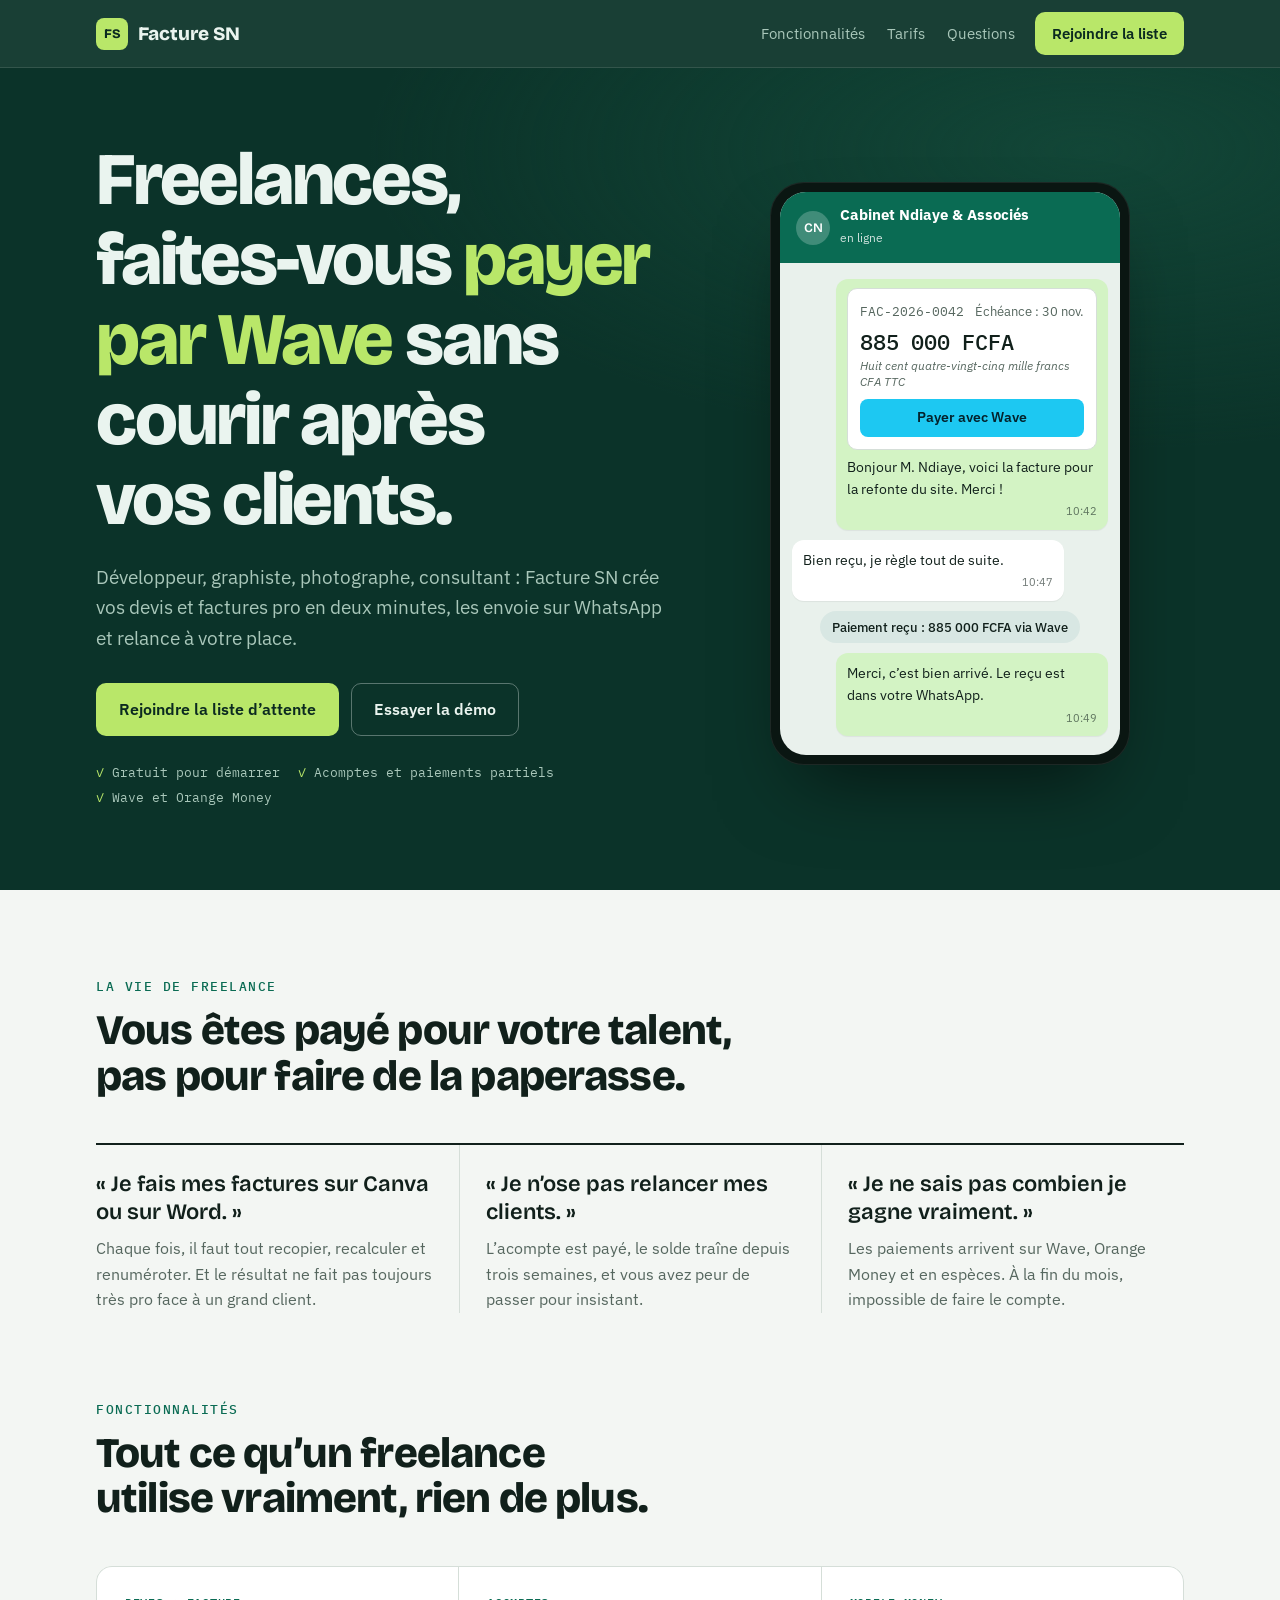
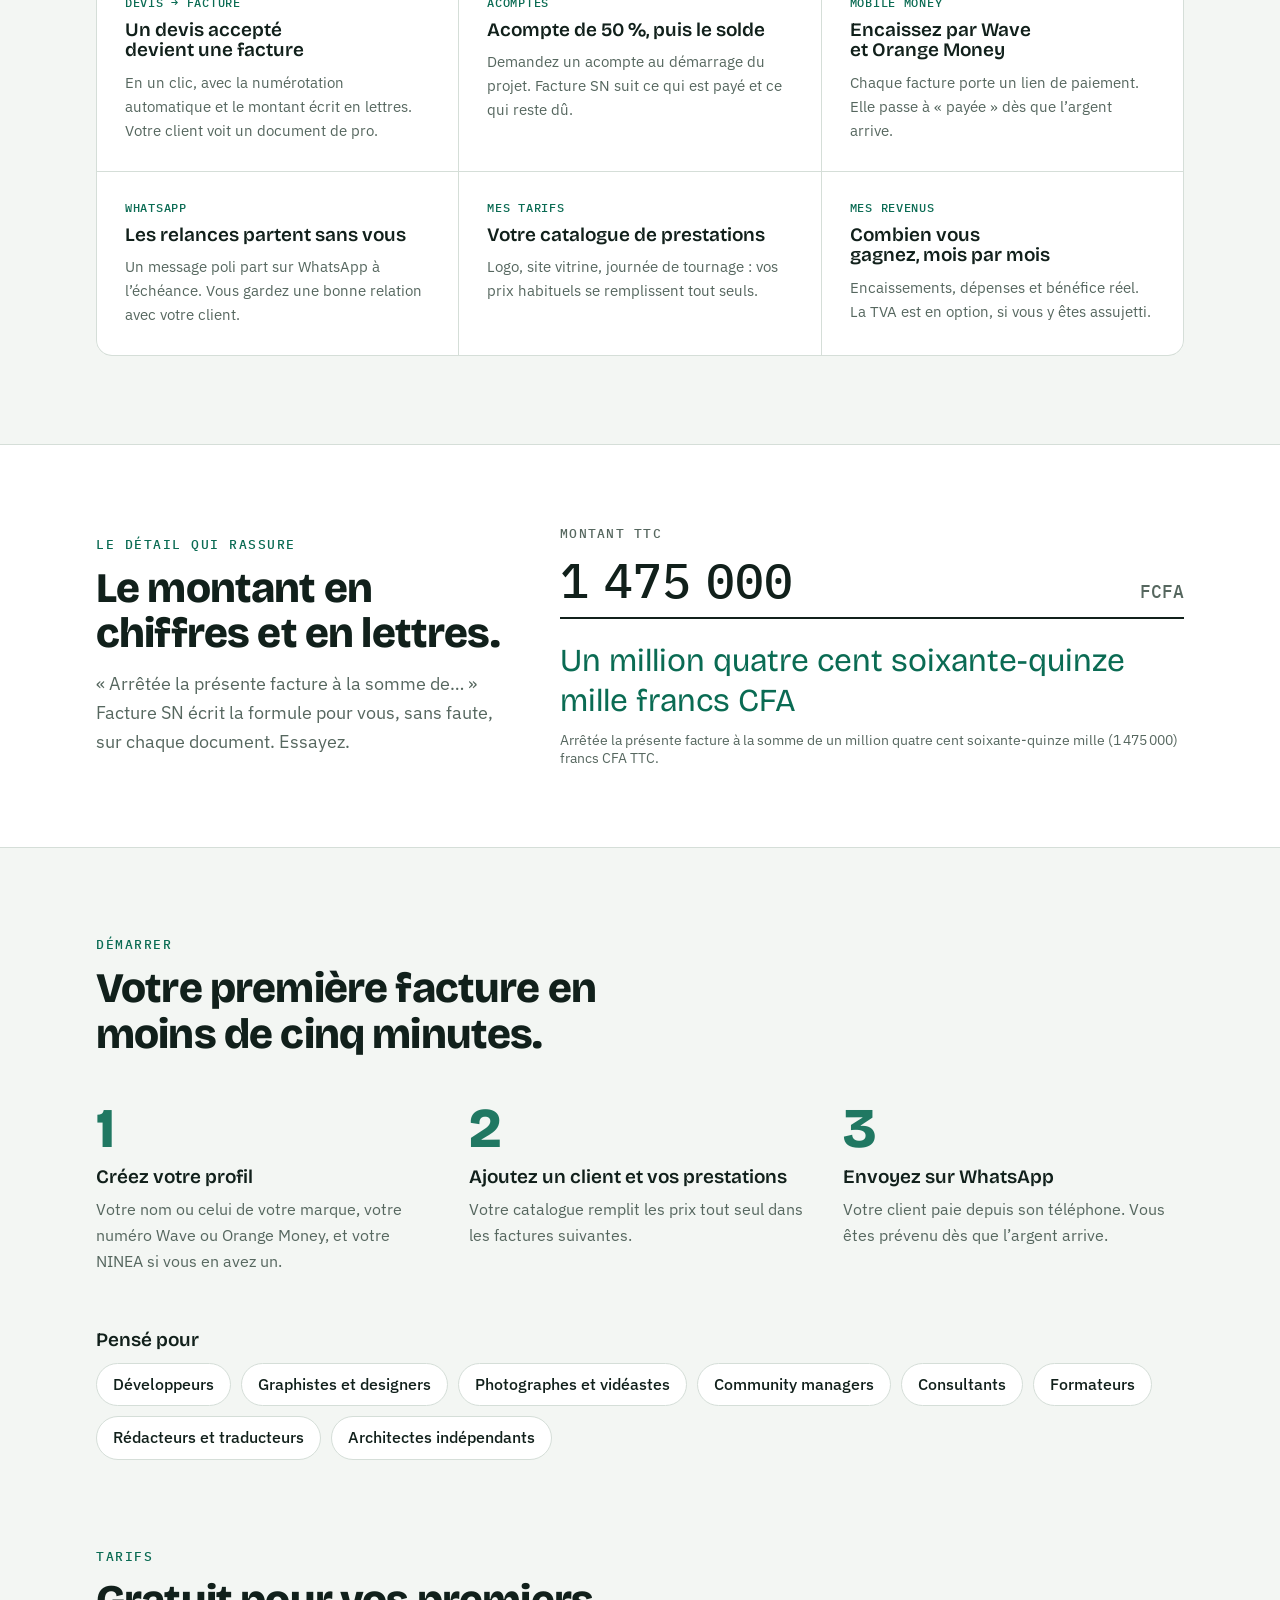
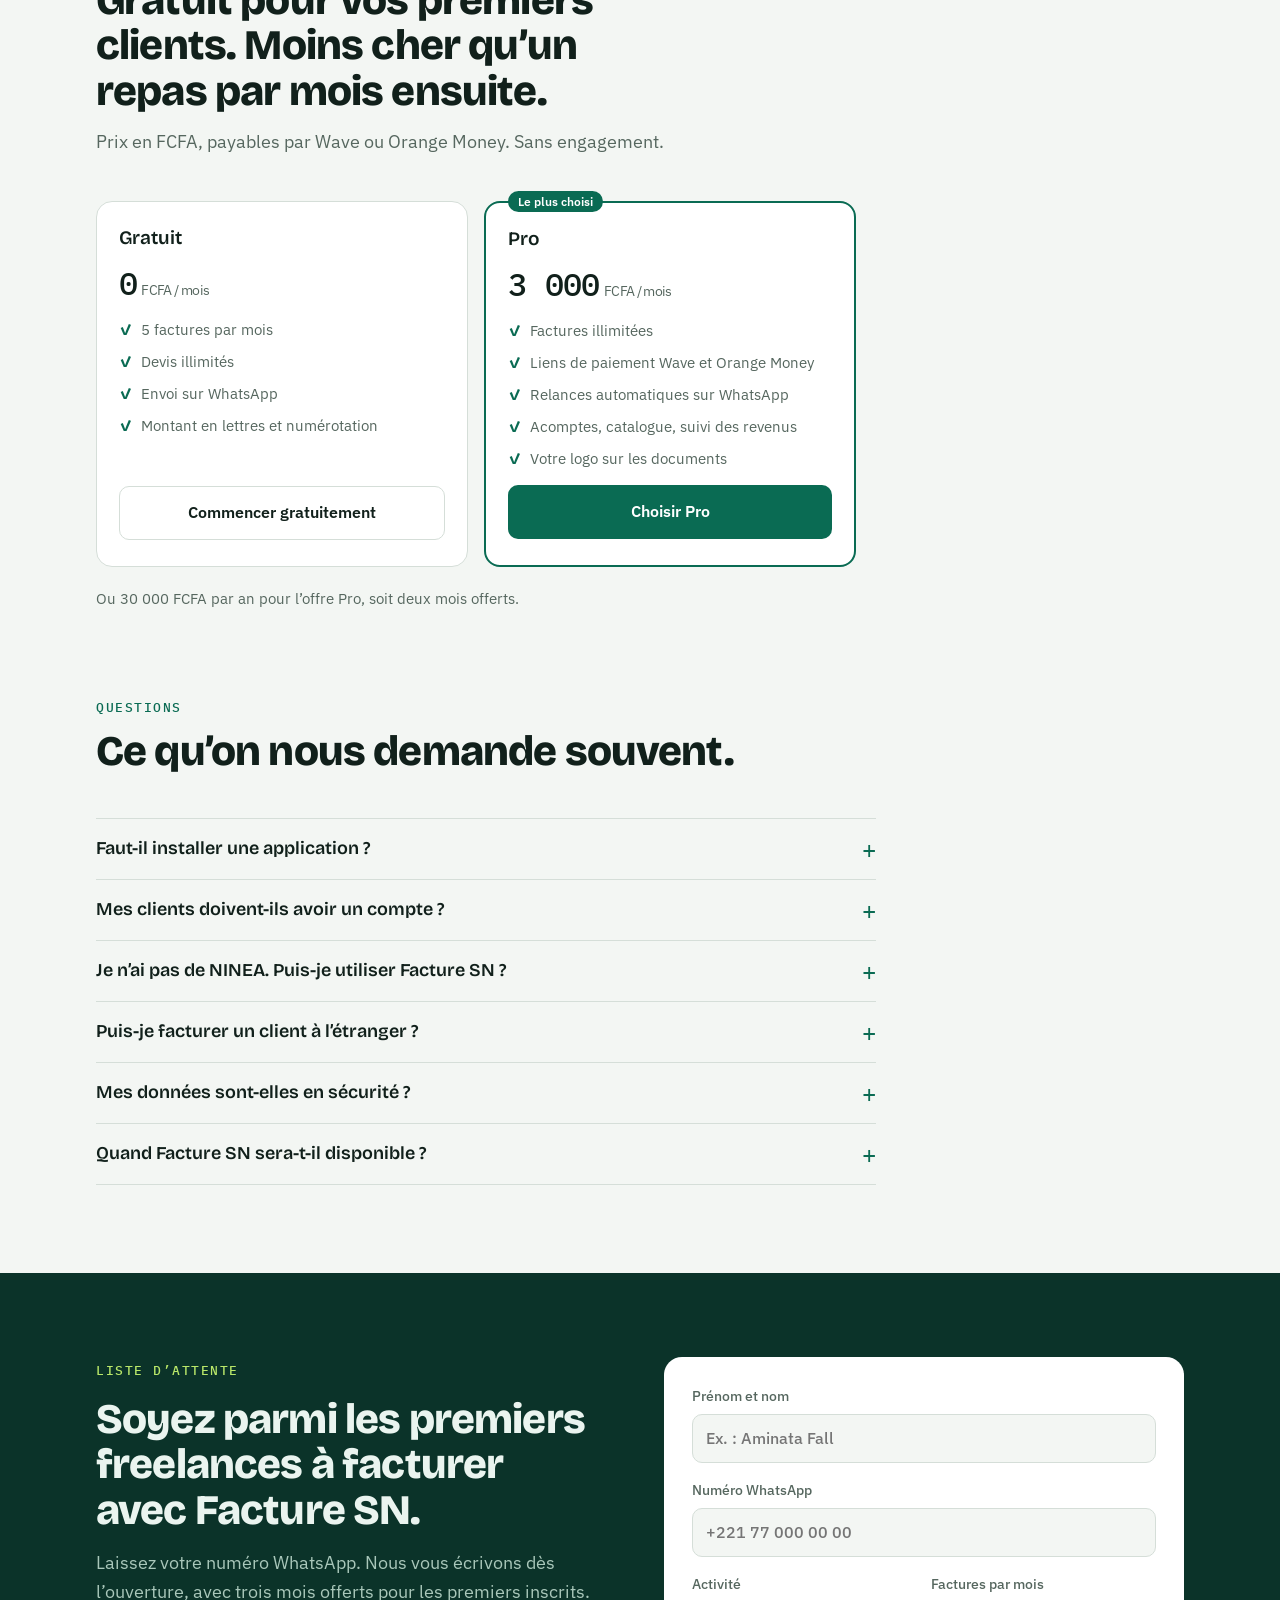
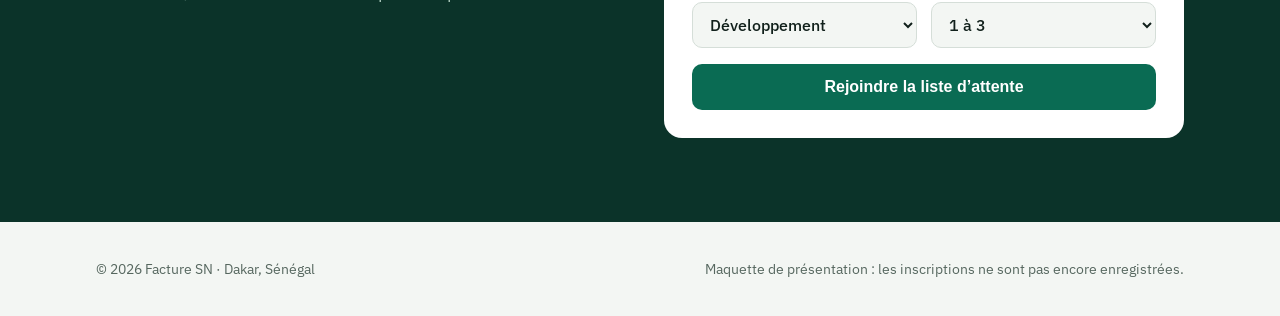
==== index.html @ de1d3951 "Facture SN : landing page et prototype freelance Co-Authored-By: Claude Opus 5.5 <noreply@anthropic." ====
<!doctype html>
<html lang="fr">
<head>
<meta charset="utf-8">
<meta name="viewport" content="width=device-width, initial-scale=1, viewport-fit=cover">
<style>:root{color-scheme:light;padding-top:env(safe-area-inset-top,0px);padding-bottom:env(safe-area-inset-bottom,0px)}body{margin:0}img{max-width:100%}[hidden]{display:none!important}</style>
</head>
<body>
<title>Facture SN</title>
<meta name="claude:viewport-fit-sides" content="cover">
<link rel="preconnect" href="https://fonts.googleapis.com">
<link rel="preconnect" href="https://fonts.gstatic.com" crossorigin>
<link rel="stylesheet" href="https://fonts.googleapis.com/css2?family=Bricolage+Grotesque:opsz,wght@12..96,400;12..96,600;12..96,800&family=IBM+Plex+Mono:wght@400;500&family=IBM+Plex+Sans:wght@400;500;600&display=swap">
<style>
/* Layout: un bandeau vert profond (le héros, la conversation WhatsApp) puis des sections claires ; le montant « en lettres » sert de signature typographique */
:root{
  --bg:#F3F6F3; --surface:#FFFFFF; --sunk:#E6ECE8; --ink:#11201B; --muted:#56675F; --line:#D5DED8;
  --accent:#0A6B53; --accent-ink:#FFFFFF; --accent-soft:#D8ECE4;
  --band:#0B3329; --band-2:#124637; --band-ink:#EAF4EF; --band-muted:#A9C7BA; --lime:#B9E769;
  --chat:#E9F1EC; --bubble:#FFFFFF; --bubble-me:#D3F3C4; --bubble-ink:#11201B;
  --f-display:"Bricolage Grotesque","IBM Plex Sans",system-ui,sans-serif;
  --f-body:"IBM Plex Sans",system-ui,-apple-system,"Segoe UI",Roboto,sans-serif;
  --f-mono:"IBM Plex Mono",ui-monospace,SFMono-Regular,Consolas,monospace;
  --max:1120px;
}
@media (prefers-color-scheme: dark){:root:not([data-theme="light"]){
  --bg:#0C1210; --surface:#131C19; --sunk:#1A2521; --ink:#E3ECE7; --muted:#93A59D; --line:#26332E;
  --accent:#3CC198; --accent-ink:#04231A; --accent-soft:#163A30;
  --band:#08231C; --band-2:#0E3329; --chat:#0F1A17; --bubble:#1A2723; --bubble-me:#1F4A33; --bubble-ink:#E3ECE7; color-scheme:dark}}
:root[data-theme="dark"]{
  --bg:#0C1210; --surface:#131C19; --sunk:#1A2521; --ink:#E3ECE7; --muted:#93A59D; --line:#26332E;
  --accent:#3CC198; --accent-ink:#04231A; --accent-soft:#163A30;
  --band:#08231C; --band-2:#0E3329; --chat:#0F1A17; --bubble:#1A2723; --bubble-me:#1F4A33; --bubble-ink:#E3ECE7; color-scheme:dark}

*{box-sizing:border-box}
html{scroll-behavior:smooth}
@media (prefers-reduced-motion:reduce){html{scroll-behavior:auto}*{animation:none!important;transition:none!important}}
body{background:var(--bg);color:var(--ink);font:16px/1.6 var(--f-body)}
body::before{content:"";position:fixed;inset:0 0 auto;height:env(safe-area-inset-top,0px);z-index:10;background:var(--band)}
h1,h2,h3{font-family:var(--f-display);margin:0;line-height:1.08;text-wrap:balance}
h2{font-size:clamp(28px,4vw,42px);font-weight:800;letter-spacing:-.02em}
h3{font-size:19px;font-weight:600}
p{margin:0}
a{color:inherit}
:focus-visible{outline:2px solid var(--accent);outline-offset:3px;border-radius:4px}
.wrap{max-width:var(--max);margin:0 auto;padding-left:max(16px,env(safe-area-inset-left,0px));padding-right:max(16px,env(safe-area-inset-right,0px))}
.mono{font-family:var(--f-mono);font-variant-numeric:tabular-nums}
.kicker{font:500 12.5px var(--f-mono);letter-spacing:.12em;text-transform:uppercase;color:var(--accent)}
.lead{color:var(--muted);font-size:18px;max-width:58ch}

.btn{display:inline-flex;align-items:center;justify-content:center;gap:8px;padding:13px 22px;border-radius:10px;font-weight:600;text-decoration:none;border:1px solid transparent;cursor:pointer;font-size:16px;white-space:nowrap}
.btn.primary{background:var(--lime);color:#0B2A20}
.btn.primary:hover{filter:brightness(1.06)}
.btn.ghost{border-color:color-mix(in srgb,var(--band-ink) 35%,transparent);color:var(--band-ink)}
.btn.ghost:hover{background:color-mix(in srgb,var(--band-ink) 10%,transparent)}
.btn.solid{background:var(--accent);color:var(--accent-ink)}
.btn.solid:hover{filter:brightness(1.07)}
.btn.line{border-color:var(--line);color:var(--ink);background:var(--surface)}
.btn.line:hover{background:var(--sunk)}

/* En-tête */
.top{position:sticky;top:env(safe-area-inset-top,0px);z-index:9;background:color-mix(in srgb,var(--band) 94%,transparent);backdrop-filter:blur(8px);color:var(--band-ink);border-bottom:1px solid color-mix(in srgb,var(--band-ink) 12%,transparent)}
.top .wrap{display:flex;align-items:center;gap:20px;padding-block:12px}
.logo{display:flex;align-items:center;gap:10px;text-decoration:none;font:800 19px var(--f-display)}
.logo i{width:32px;height:32px;border-radius:8px;background:var(--lime);color:#0B2A20;display:grid;place-items:center;font:800 13px var(--f-display);font-style:normal}
.top nav{display:flex;gap:22px;margin-left:auto;font-size:15px}
.top nav a{text-decoration:none;color:var(--band-muted)}
.top nav a:hover{color:var(--band-ink)}
.top .btn{padding:9px 16px;font-size:14.5px}

/* Héros */
.hero{background:radial-gradient(1200px 500px at 85% 10%,var(--band-2),transparent 60%),var(--band);color:var(--band-ink);overflow:hidden}
.hero .wrap{display:grid;grid-template-columns:minmax(0,1.1fr) minmax(0,.9fr);gap:48px;align-items:center;padding-block:72px 84px}
.hero h1{font-size:clamp(40px,6.2vw,74px);font-weight:800;letter-spacing:-.03em}
.hero h1 em{font-style:normal;color:var(--lime)}
.hero .lead{color:var(--band-muted);margin-top:22px;font-size:19px}
.cta{display:flex;flex-wrap:wrap;gap:12px;margin-top:30px}
.proof{display:flex;flex-wrap:wrap;gap:8px 18px;margin-top:28px;font:13px var(--f-mono);color:var(--band-muted)}
.proof span::before{content:"✓ ";color:var(--lime)}

.phone{justify-self:center;width:min(360px,100%);background:#0A1612;border-radius:34px;padding:10px;box-shadow:0 40px 80px -30px rgba(0,0,0,.6),inset 0 0 0 1px rgba(255,255,255,.08)}
.screen{background:var(--chat);border-radius:26px;overflow:hidden;color:var(--bubble-ink)}
.chathead{display:flex;align-items:center;gap:10px;padding:14px 16px;background:var(--accent);color:var(--accent-ink)}
.chathead .av{width:34px;height:34px;border-radius:50%;background:color-mix(in srgb,var(--accent-ink) 22%,transparent);display:grid;place-items:center;font:600 13px var(--f-display)}
.chathead b{display:block;font-size:15px;line-height:1.2}
.chathead small{opacity:.8;font-size:12px}
.msgs{display:flex;flex-direction:column;gap:10px;padding:16px 12px 18px;font-size:14px}
.msg{max-width:86%;background:var(--bubble);border-radius:12px;padding:9px 11px;box-shadow:0 1px 1px rgba(0,0,0,.06)}
.msg.me{align-self:flex-end;background:var(--bubble-me)}
.msg time{display:block;text-align:right;font-size:11px;opacity:.6;margin-top:3px}
.inv{background:var(--surface);color:var(--ink);border-radius:10px;padding:12px;border:1px solid var(--line);margin-bottom:6px}
.inv .r{display:flex;justify-content:space-between;gap:8px;font-size:12.5px;color:var(--muted)}
.inv .amt{font:500 22px var(--f-mono);color:var(--ink);margin:6px 0 2px;letter-spacing:-.01em}
.inv .words{font-size:11.5px;color:var(--muted);font-style:italic;line-height:1.35}
.inv .pay{display:block;text-align:center;margin-top:10px;background:#1DC8F2;color:#04222C;font-weight:600;border-radius:8px;padding:8px;font-size:13.5px}
.notif{align-self:center;background:color-mix(in srgb,var(--accent) 16%,var(--bubble));color:var(--bubble-ink);font-size:12.5px;border-radius:999px;padding:6px 12px;font-weight:500}
@media (prefers-reduced-motion:no-preference){
  .msgs > *{animation:pop .5s cubic-bezier(.2,.8,.2,1) both}
  .msgs > *:nth-child(2){animation-delay:.5s}.msgs > *:nth-child(3){animation-delay:1.1s}.msgs > *:nth-child(4){animation-delay:1.7s}
  @keyframes pop{from{transform:translateY(8px) scale(.97)}to{transform:none}}
}

section.s{padding-block:88px}
.shead{display:flex;flex-direction:column;gap:14px;margin-bottom:44px;max-width:720px}

/* Problèmes */
.pains{display:grid;grid-template-columns:repeat(3,minmax(0,1fr));gap:0;border-top:2px solid var(--ink)}
.pain{padding:26px 26px 0 0;display:flex;flex-direction:column;gap:10px}
.pain + .pain{padding-left:26px;border-left:1px solid var(--line)}
.pain .q{font:600 22px/1.25 var(--f-display)}
.pain p{color:var(--muted)}

/* Fonctionnalités */
.feats{display:grid;grid-template-columns:repeat(3,minmax(0,1fr));gap:1px;background:var(--line);border:1px solid var(--line);border-radius:16px;overflow:hidden}
.feat{background:var(--surface);padding:28px;display:flex;flex-direction:column;gap:10px;min-width:0}
.feat .tag{font:500 12px var(--f-mono);color:var(--accent);letter-spacing:.06em}
.feat p{color:var(--muted);font-size:15px}

/* Montant en lettres */
.words-band{background:var(--surface);border-block:1px solid var(--line)}
.words-band .wrap{display:grid;grid-template-columns:minmax(0,.8fr) minmax(0,1.2fr);gap:48px;align-items:center;padding-block:80px}
.conv label{display:block;font:500 12.5px var(--f-mono);letter-spacing:.1em;text-transform:uppercase;color:var(--muted);margin-bottom:8px}
.conv .inrow{display:flex;align-items:baseline;gap:10px;border-bottom:2px solid var(--ink);padding-bottom:6px}
.conv input{all:unset;font:500 clamp(30px,5vw,48px) var(--f-mono);font-variant-numeric:tabular-nums;width:100%;min-width:0;color:var(--ink)}
.conv .cur{font:500 18px var(--f-mono);color:var(--muted)}
.conv .out{margin-top:22px;font:400 clamp(22px,3vw,32px)/1.25 var(--f-display);color:var(--accent);min-height:2.5em}
.conv .out small{display:block;font:14px var(--f-body);color:var(--muted);margin-top:10px}

/* Étapes */
.steps{display:grid;grid-template-columns:repeat(3,minmax(0,1fr));gap:32px;counter-reset:st}
.step{display:flex;flex-direction:column;gap:10px;counter-increment:st}
.step::before{content:counter(st);font:800 56px/1 var(--f-display);color:var(--accent);opacity:.9}
.step p{color:var(--muted)}

.who{display:flex;flex-wrap:wrap;gap:10px;margin-top:8px}
.who span{border:1px solid var(--line);background:var(--surface);border-radius:999px;padding:8px 16px;font-weight:500}

/* Tarifs */
.plans{display:grid;grid-template-columns:repeat(4,minmax(0,1fr));gap:16px;align-items:stretch}
.plan{background:var(--surface);border:1px solid var(--line);border-radius:16px;padding:26px 22px;display:flex;flex-direction:column;gap:14px;min-width:0}
.plan.hl{border:2px solid var(--accent);position:relative}
.plan.hl::after{content:"Le plus choisi";position:absolute;top:-12px;left:22px;background:var(--accent);color:var(--accent-ink);font:600 12px var(--f-body);padding:3px 10px;border-radius:999px}
.plan .price{font:500 32px var(--f-mono);letter-spacing:-.02em;font-variant-numeric:tabular-nums}
.plan .price small{font:14px var(--f-body);color:var(--muted);margin-left:4px}
.plan ul{margin:0;padding:0;list-style:none;display:flex;flex-direction:column;gap:8px;font-size:15px;color:var(--muted);flex:1}
.plan li::before{content:"✓";color:var(--accent);font-weight:700;margin-right:8px}
.plan .btn{width:100%}
.cab{margin-top:20px;color:var(--muted);font-size:15px}
.plans.duo{grid-template-columns:repeat(2,minmax(0,1fr));max-width:760px}

/* FAQ */
.faq{max-width:780px;display:flex;flex-direction:column;border-top:1px solid var(--line)}
.faq details{border-bottom:1px solid var(--line);padding:18px 0}
.faq summary{cursor:pointer;font:600 18px var(--f-display);list-style:none;display:flex;justify-content:space-between;gap:16px}
.faq summary::-webkit-details-marker{display:none}
.faq summary::after{content:"+";font:400 24px/1 var(--f-mono);color:var(--accent);transition:transform .2s}
.faq details[open] summary::after{transform:rotate(45deg)}
.faq details p{color:var(--muted);margin-top:10px;max-width:65ch}

/* Inscription */
.join{background:var(--band);color:var(--band-ink)}
.join .wrap{display:grid;grid-template-columns:minmax(0,1fr) minmax(0,1fr);gap:48px;padding-block:84px;align-items:start}
.join h2{color:var(--band-ink)}
.join .lead{color:var(--band-muted);margin-top:16px}
.form{background:var(--surface);color:var(--ink);border-radius:18px;padding:28px;display:flex;flex-direction:column;gap:16px}
.form label{display:flex;flex-direction:column;gap:6px;font-size:14px;font-weight:500;color:var(--muted)}
.form input,.form select{font:inherit;font-size:16px;color:var(--ink);background:var(--bg);border:1px solid var(--line);border-radius:10px;padding:11px 13px;width:100%}
.form input:focus,.form select:focus{outline:2px solid var(--accent);outline-offset:-1px;border-color:transparent}
.form .two{display:grid;grid-template-columns:1fr 1fr;gap:14px}
.form .err{color:#B42B22;font-size:14px;font-weight:500}
.done{display:flex;flex-direction:column;gap:10px}
.done b{font:700 24px var(--f-display)}
.done p{color:var(--muted)}

footer{padding-block:36px;color:var(--muted);font-size:14px}
footer .wrap{display:flex;flex-wrap:wrap;gap:12px 24px;justify-content:space-between}

@media (max-width:920px){
  .hero .wrap,.words-band .wrap,.join .wrap{grid-template-columns:minmax(0,1fr)}
  .feats{grid-template-columns:repeat(2,minmax(0,1fr))}
  .plans{grid-template-columns:repeat(2,minmax(0,1fr))}
  .top nav{display:none}
  .top .btn{margin-left:auto}
}
@media (max-width:640px){
  section.s{padding-block:64px}
  .hero .wrap{padding-block:48px 64px}
  .pains,.steps{grid-template-columns:minmax(0,1fr)}
  .pain,.pain + .pain{padding:22px 0;border-left:0;border-bottom:1px solid var(--line)}
  .feats,.plans,.plans.duo{grid-template-columns:minmax(0,1fr)}
  .form .two{grid-template-columns:minmax(0,1fr)}
  .plan.hl{margin-top:8px}
}
</style>

<header class="top">
  <div class="wrap">
    <a class="logo" href="#haut"><i>FS</i>Facture SN</a>
    <nav aria-label="Sections"><a href="#fonctionnalites">Fonctionnalités</a><a href="#tarifs">Tarifs</a><a href="#questions">Questions</a></nav>
    <a class="btn primary" href="#inscription">Rejoindre la liste</a>
  </div>
</header>

<main id="haut">
  <section class="hero">
    <div class="wrap">
      <div>
        <h1>Freelances, faites-vous <em>payer par Wave</em> sans courir après vos clients.</h1>
        <p class="lead">Développeur, graphiste, photographe, consultant : Facture SN crée vos devis et factures pro en deux minutes, les envoie sur WhatsApp et relance à votre place.</p>
        <div class="cta">
          <a class="btn primary" href="#inscription">Rejoindre la liste d’attente</a>
          <a class="btn ghost" href="app.html">Essayer la démo</a>
        </div>
        <div class="proof"><span>Gratuit pour démarrer</span><span>Acomptes et paiements partiels</span><span>Wave et Orange Money</span></div>
      </div>

      <div class="phone" aria-label="Exemple de facture envoyée sur WhatsApp">
        <div class="screen">
          <div class="chathead"><span class="av">CN</span><div><b>Cabinet Ndiaye &amp; Associés</b><small>en ligne</small></div></div>
          <div class="msgs">
            <div class="msg me">
              <div class="inv">
                <div class="r"><span class="mono">FAC-2026-0042</span><span>Échéance : 30 nov.</span></div>
                <div class="amt">885 000 FCFA</div>
                <div class="words">Huit cent quatre-vingt-cinq mille francs CFA TTC</div>
                <span class="pay">Payer avec Wave</span>
              </div>
              Bonjour M. Ndiaye, voici la facture pour la refonte du site. Merci !
              <time>10:42</time>
            </div>
            <div class="msg">Bien reçu, je règle tout de suite.<time>10:47</time></div>
            <div class="notif">Paiement reçu : 885 000 FCFA via Wave</div>
            <div class="msg me">Merci, c’est bien arrivé. Le reçu est dans votre WhatsApp.<time>10:49</time></div>
          </div>
        </div>
      </div>
    </div>
  </section>

  <section class="s">
    <div class="wrap">
      <div class="shead"><span class="kicker">La vie de freelance</span><h2>Vous êtes payé pour votre talent, pas pour faire de la paperasse.</h2></div>
      <div class="pains">
        <div class="pain"><span class="q">« Je fais mes factures sur Canva ou sur Word. »</span><p>Chaque fois, il faut tout recopier, recalculer et renuméroter. Et le résultat ne fait pas toujours très pro face à un grand client.</p></div>
        <div class="pain"><span class="q">« Je n’ose pas relancer mes clients. »</span><p>L’acompte est payé, le solde traîne depuis trois semaines, et vous avez peur de passer pour insistant.</p></div>
        <div class="pain"><span class="q">« Je ne sais pas combien je gagne vraiment. »</span><p>Les paiements arrivent sur Wave, Orange Money et en espèces. À la fin du mois, impossible de faire le compte.</p></div>
      </div>
    </div>
  </section>

  <section class="s" id="fonctionnalites" style="padding-top:0">
    <div class="wrap">
      <div class="shead"><span class="kicker">Fonctionnalités</span><h2>Tout ce qu’un freelance utilise vraiment, rien de plus.</h2></div>
      <div class="feats">
        <div class="feat"><span class="tag">DEVIS → FACTURE</span><h3>Un devis accepté devient une facture</h3><p>En un clic, avec la numérotation automatique et le montant écrit en lettres. Votre client voit un document de pro.</p></div>
        <div class="feat"><span class="tag">ACOMPTES</span><h3>Acompte de 50 %, puis le solde</h3><p>Demandez un acompte au démarrage du projet. Facture SN suit ce qui est payé et ce qui reste dû.</p></div>
        <div class="feat"><span class="tag">MOBILE MONEY</span><h3>Encaissez par Wave et Orange Money</h3><p>Chaque facture porte un lien de paiement. Elle passe à « payée » dès que l’argent arrive.</p></div>
        <div class="feat"><span class="tag">WHATSAPP</span><h3>Les relances partent sans vous</h3><p>Un message poli part sur WhatsApp à l’échéance. Vous gardez une bonne relation avec votre client.</p></div>
        <div class="feat"><span class="tag">MES TARIFS</span><h3>Votre catalogue de prestations</h3><p>Logo, site vitrine, journée de tournage : vos prix habituels se remplissent tout seuls.</p></div>
        <div class="feat"><span class="tag">MES REVENUS</span><h3>Combien vous gagnez, mois par mois</h3><p>Encaissements, dépenses et bénéfice réel. La TVA est en option, si vous y êtes assujetti.</p></div>
      </div>
    </div>
  </section>

  <section class="words-band">
    <div class="wrap">
      <div class="shead" style="margin:0"><span class="kicker">Le détail qui rassure</span><h2>Le montant en chiffres et en lettres.</h2>
        <p class="lead">« Arrêtée la présente facture à la somme de… » Facture SN écrit la formule pour vous, sans faute, sur chaque document. Essayez.</p></div>
      <div class="conv">
        <label for="amount">Montant TTC</label>
        <div class="inrow"><input id="amount" type="text" inputmode="numeric" value="1 475 000" aria-describedby="words"><span class="cur">FCFA</span></div>
        <p class="out" id="words" aria-live="polite"></p>
      </div>
    </div>
  </section>

  <section class="s">
    <div class="wrap">
      <div class="shead"><span class="kicker">Démarrer</span><h2>Votre première facture en moins de cinq minutes.</h2></div>
      <div class="steps">
        <div class="step"><h3>Créez votre profil</h3><p>Votre nom ou celui de votre marque, votre numéro Wave ou Orange Money, et votre NINEA si vous en avez un.</p></div>
        <div class="step"><h3>Ajoutez un client et vos prestations</h3><p>Votre catalogue remplit les prix tout seul dans les factures suivantes.</p></div>
        <div class="step"><h3>Envoyez sur WhatsApp</h3><p>Votre client paie depuis son téléphone. Vous êtes prévenu dès que l’argent arrive.</p></div>
      </div>
      <div style="margin-top:56px"><h3 style="margin-bottom:12px">Pensé pour</h3>
        <div class="who"><span>Développeurs</span><span>Graphistes et designers</span><span>Photographes et vidéastes</span><span>Community managers</span><span>Consultants</span><span>Formateurs</span><span>Rédacteurs et traducteurs</span><span>Architectes indépendants</span></div></div>
    </div>
  </section>

  <section class="s" id="tarifs" style="padding-top:0">
    <div class="wrap">
      <div class="shead"><span class="kicker">Tarifs</span><h2>Gratuit pour vos premiers clients. Moins cher qu’un repas par mois ensuite.</h2><p class="lead">Prix en FCFA, payables par Wave ou Orange Money. Sans engagement.</p></div>
      <div class="plans duo">
        <div class="plan"><h3>Gratuit</h3><div class="price">0<small>FCFA / mois</small></div>
          <ul><li>5 factures par mois</li><li>Devis illimités</li><li>Envoi sur WhatsApp</li><li>Montant en lettres et numérotation</li></ul><a class="btn line" href="#inscription">Commencer gratuitement</a></div>
        <div class="plan hl"><h3>Pro</h3><div class="price">3 000<small>FCFA / mois</small></div>
          <ul><li>Factures illimitées</li><li>Liens de paiement Wave et Orange Money</li><li>Relances automatiques sur WhatsApp</li><li>Acomptes, catalogue, suivi des revenus</li><li>Votre logo sur les documents</li></ul><a class="btn solid" href="#inscription">Choisir Pro</a></div>
      </div>
      <p class="cab">Ou 30 000 FCFA par an pour l’offre Pro, soit deux mois offerts.</p>
    </div>
  </section>

  <section class="s" id="questions" style="padding-top:0">
    <div class="wrap">
      <div class="shead"><span class="kicker">Questions</span><h2>Ce qu’on nous demande souvent.</h2></div>
      <div class="faq">
        <details><summary>Faut-il installer une application ?</summary><p>Non. Facture SN fonctionne dans le navigateur de votre téléphone ou de votre ordinateur. Une application mobile suivra.</p></details>
        <details><summary>Mes clients doivent-ils avoir un compte ?</summary><p>Non. Ils reçoivent la facture sur WhatsApp ou par e-mail et paient depuis le lien, avec leur application Wave ou Orange Money.</p></details>
        <details><summary>Je n’ai pas de NINEA. Puis-je utiliser Facture SN ?</summary><p>Oui. Le NINEA et la TVA sont facultatifs dans votre profil. Vous les ajoutez le jour où vous formalisez votre activité, et vos factures se mettent à jour.</p></details>
        <details><summary>Puis-je facturer un client à l’étranger ?</summary><p>Oui. Vous pouvez émettre vos factures en FCFA ou en euros, et les envoyer par e-mail ou WhatsApp. Le dollar arrivera ensuite.</p></details>
        <details><summary>Mes données sont-elles en sécurité ?</summary><p>Elles seront chiffrées, sauvegardées chaque jour et jamais revendues. Vous pourrez exporter ou supprimer toutes vos données à tout moment.</p></details>
        <details><summary>Quand Facture SN sera-t-il disponible ?</summary><p>Une première version ouvrira aux inscrits de la liste d’attente, en priorité à Dakar. Les premiers inscrits auront trois mois offerts sur l’offre de leur choix.</p></details>
      </div>
    </div>
  </section>

  <section class="join" id="inscription">
    <div class="wrap">
      <div><span class="kicker" style="color:var(--lime)">Liste d’attente</span>
        <h2 style="margin-top:14px">Soyez parmi les premiers freelances à facturer avec Facture SN.</h2>
        <p class="lead">Laissez votre numéro WhatsApp. Nous vous écrivons dès l’ouverture, avec trois mois offerts pour les premiers inscrits.</p></div>
      <div id="joinbox">
        <form class="form" id="joinform" novalidate>
          <label for="j-name">Prénom et nom<input id="j-name" type="text" autocomplete="name" placeholder="Ex. : Aminata Fall"></label>
          <label for="j-phone">Numéro WhatsApp<input id="j-phone" type="tel" autocomplete="tel" placeholder="+221 77 000 00 00"></label>
          <div class="two">
            <label for="j-job">Activité<select id="j-job"><option>Développement</option><option>Graphisme et design</option><option>Photo et vidéo</option><option>Community management</option><option>Conseil</option><option>Formation</option><option>Rédaction et traduction</option><option>Autre</option></select></label>
            <label for="j-vol">Factures par mois<select id="j-vol"><option>1 à 3</option><option>4 à 10</option><option>Plus de 10</option></select></label>
          </div>
          <p class="err" id="j-err" hidden></p>
          <button class="btn solid" type="submit">Rejoindre la liste d’attente</button>
        </form>
      </div>
    </div>
  </section>
</main>

<footer><div class="wrap"><span>© 2026 Facture SN · Dakar, Sénégal</span><span>Maquette de présentation : les inscriptions ne sont pas encore enregistrées.</span></div></footer>

<script>
const U = ['', 'un', 'deux', 'trois', 'quatre', 'cinq', 'six', 'sept', 'huit', 'neuf', 'dix', 'onze', 'douze', 'treize', 'quatorze', 'quinze', 'seize', 'dix-sept', 'dix-huit', 'dix-neuf'];
const D = ['', 'dix', 'vingt', 'trente', 'quarante', 'cinquante', 'soixante'];
function under100(n, final) {
  if (n < 20) return U[n];
  const t = Math.floor(n / 10), u = n % 10;
  if (t === 7) return n === 71 ? 'soixante et onze' : 'soixante-' + U[n - 60];
  if (t === 9) return 'quatre-vingt-' + U[n - 80];
  if (t === 8) return u === 0 ? (final ? 'quatre-vingts' : 'quatre-vingt') : 'quatre-vingt-' + U[u];
  if (u === 0) return D[t];
  return D[t] + (u === 1 ? ' et un' : '-' + U[u]);
}
function under1000(n, final) {
  const h = Math.floor(n / 100), r = n % 100;
  let s = '';
  if (h) s = h === 1 ? 'cent' : U[h] + ' cent' + (r === 0 && final ? 's' : '');
  if (r) s += (s ? ' ' : '') + under100(r, final);
  return s;
}
function enLettres(n) {
  if (n === 0) return 'zéro';
  const mrd = Math.floor(n / 1e9), mio = Math.floor(n / 1e6) % 1000, k = Math.floor(n / 1000) % 1000, r = n % 1000, p = [];
  if (mrd) p.push(under1000(mrd, true) + ' milliard' + (mrd > 1 ? 's' : ''));
  if (mio) p.push(under1000(mio, true) + ' million' + (mio > 1 ? 's' : ''));
  if (k) p.push(k === 1 ? 'mille' : under1000(k, false) + ' mille');
  if (r) p.push(under1000(r, true));
  return p.join(' ');
}

const nf = new Intl.NumberFormat('fr-FR');
const amount = document.getElementById('amount'), out = document.getElementById('words');
function update() {
  const digits = amount.value.replace(/\D/g, '').slice(0, 12);
  const n = digits ? parseInt(digits, 10) : 0;
  if (digits) amount.value = nf.format(n);
  const w = enLettres(n);
  out.innerHTML = digits
    ? `${w.charAt(0).toUpperCase() + w.slice(1)} francs CFA<small>Arrêtée la présente facture à la somme de ${w} (${nf.format(n)}) francs CFA TTC.</small>`
    : `<small>Tapez un montant pour le voir écrit en lettres.</small>`;
}
amount.addEventListener('input', update);
update();

document.getElementById('joinform').addEventListener('submit', e => {
  e.preventDefault();
  const name = document.getElementById('j-name').value.trim(), phone = document.getElementById('j-phone').value.replace(/[^\d+]/g, '');
  const err = document.getElementById('j-err');
  if (!name) { err.textContent = 'Indiquez votre nom.'; err.hidden = false; return; }
  if (phone.replace(/\D/g, '').length < 9) { err.textContent = 'Indiquez un numéro WhatsApp complet, par exemple +221 77 000 00 00.'; err.hidden = false; return; }
  const first = name.split(/\s+/)[0].replace(/[<>&"]/g, '');
  document.getElementById('joinbox').innerHTML = `<div class="form done" role="status"><b>Merci ${first} !</b>
    <p>Dans la version finale, vous recevrez un message WhatsApp de bienvenue.</p>
    <p>Cette page est une maquette : votre inscription n’a pas été enregistrée.</p></div>`;
});
</script>

</body>
</html>
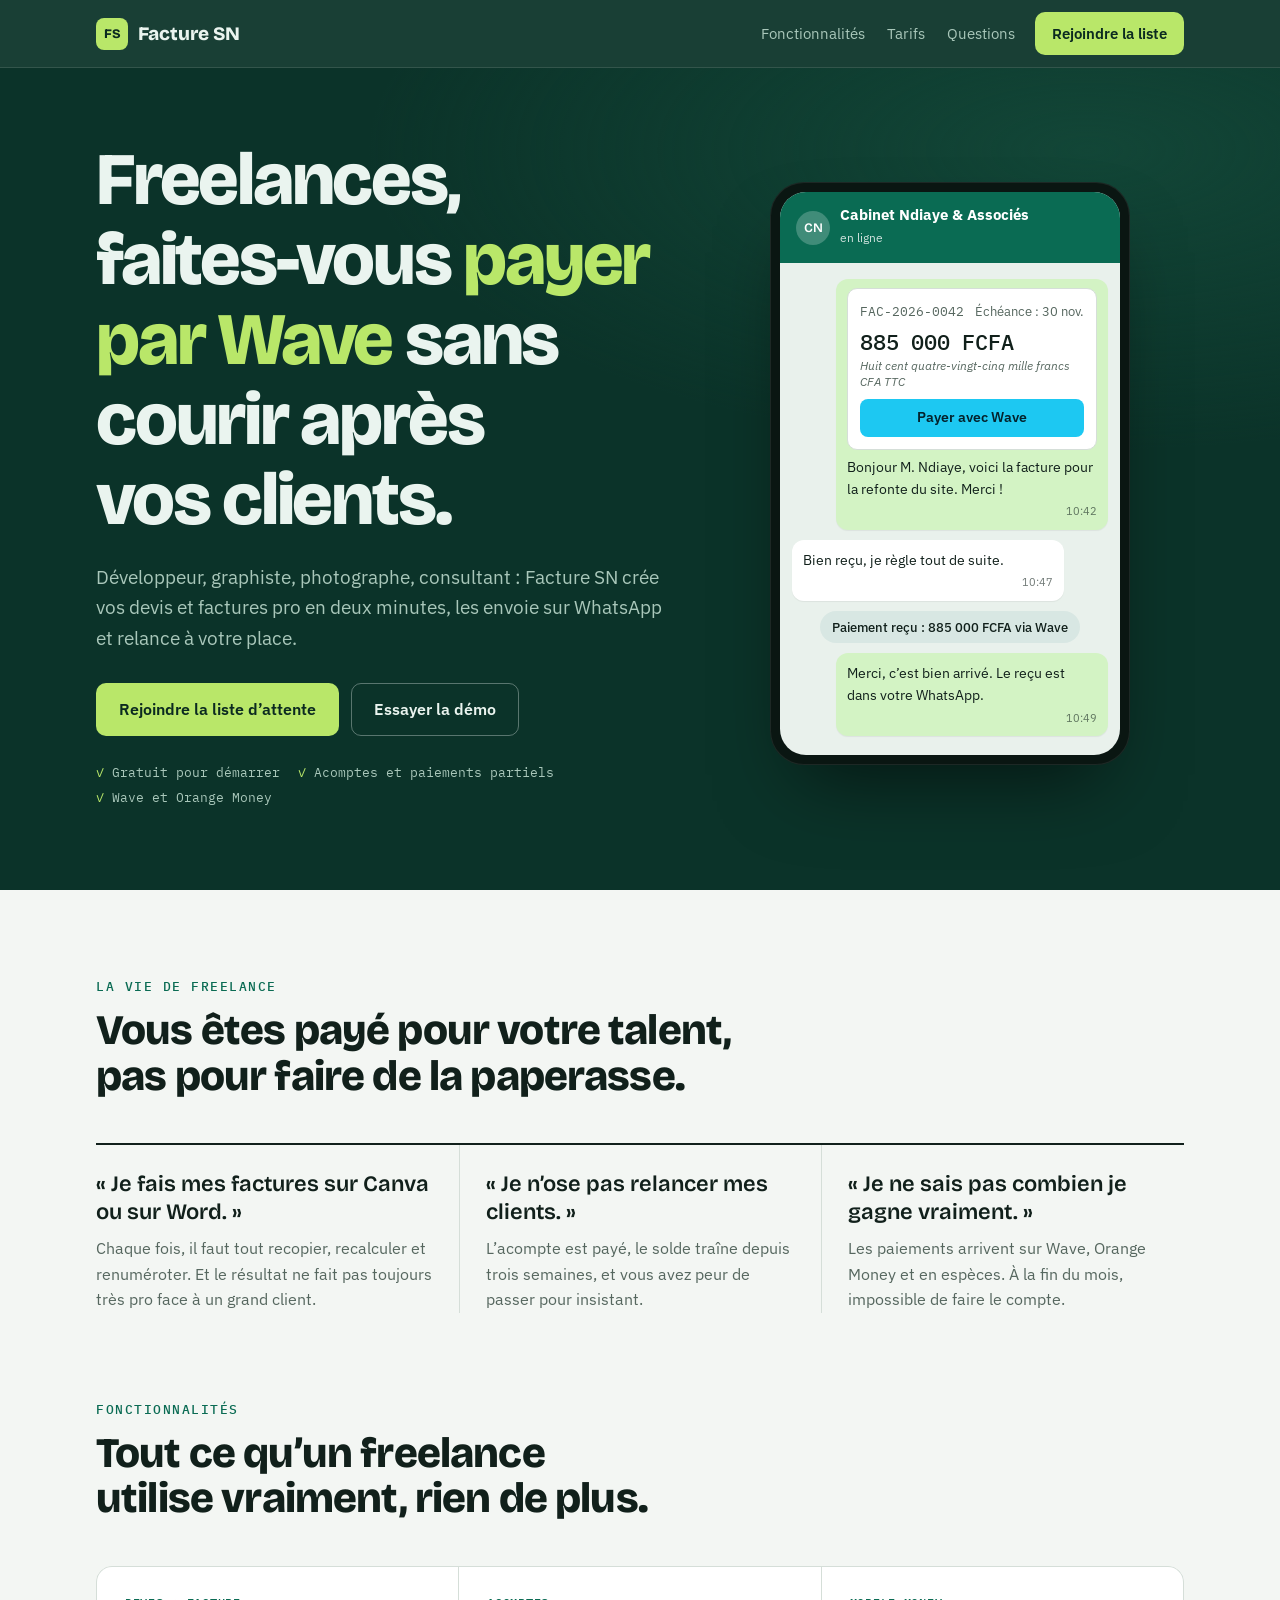
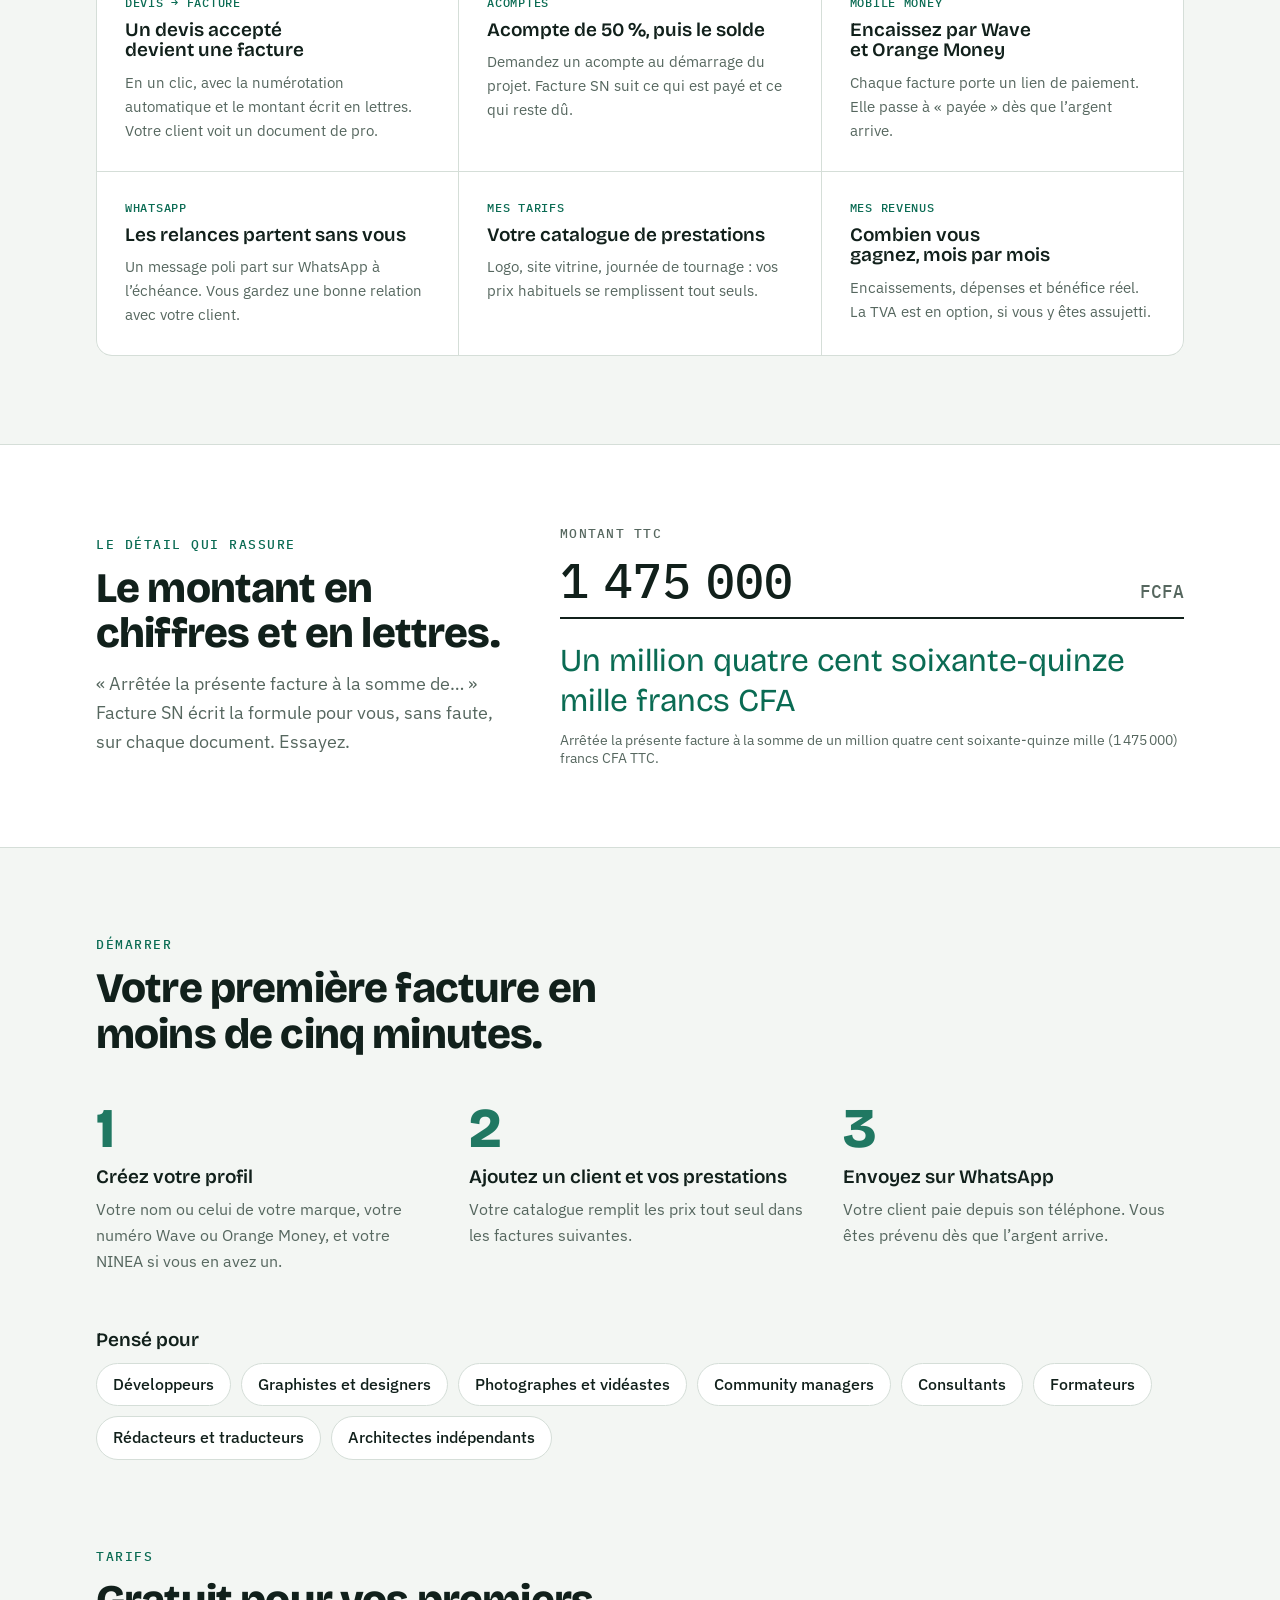
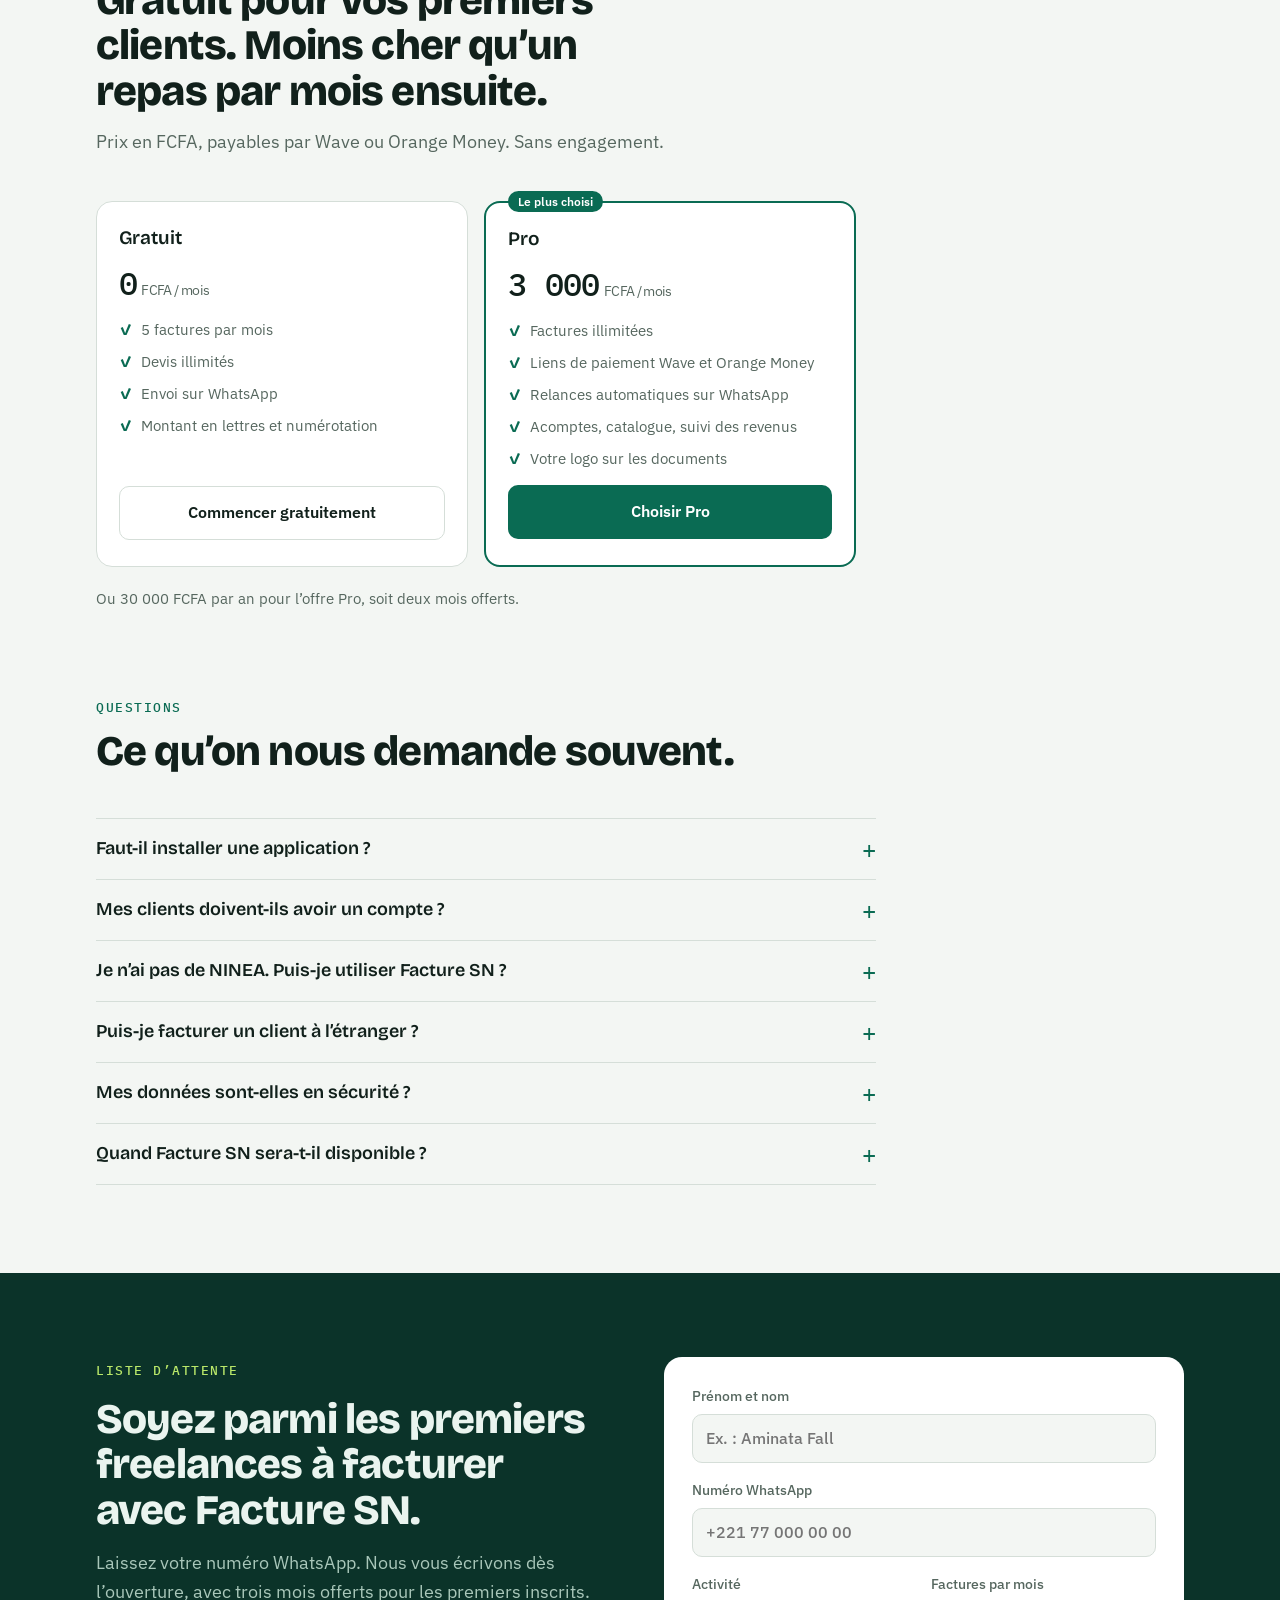
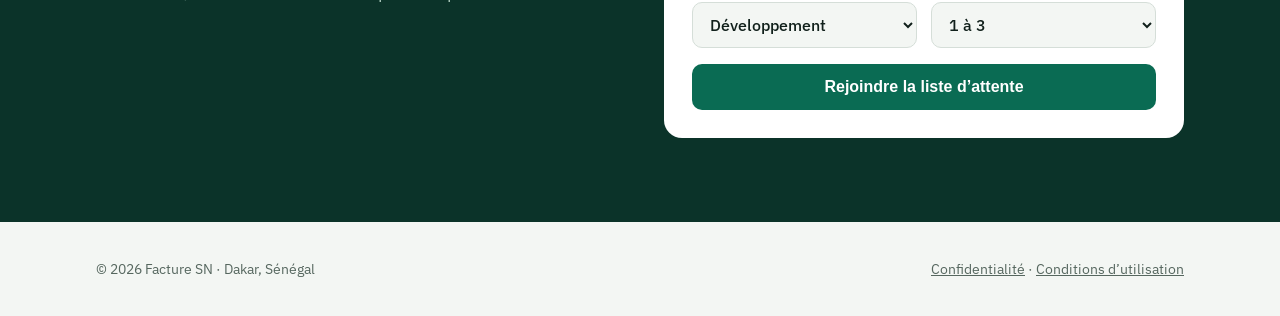
==== commit e8ad692d: "Relances du jour, menu en bas sur téléphone, paramètres, confidentialité et suppression du compte Co" ====
--- a/index.html
+++ b/index.html
@@ -209,7 +209,7 @@
         <p class="lead">Développeur, graphiste, photographe, consultant : Facture SN crée vos devis et factures pro en deux minutes, les envoie sur WhatsApp et relance à votre place.</p>
         <div class="cta">
           <a class="btn primary" href="#inscription">Rejoindre la liste d’attente</a>
-          <a class="btn ghost" href="app.html">Essayer la démo</a>
+          <a class="btn ghost" href="demo.html">Essayer la démo</a>
         </div>
         <div class="proof"><span>Gratuit pour démarrer</span><span>Acomptes et paiements partiels</span><span>Wave et Orange Money</span></div>
       </div>
@@ -335,7 +335,7 @@
   </section>
 </main>
 
-<footer><div class="wrap"><span>© 2026 Facture SN · Dakar, Sénégal</span><span>Maquette de présentation : les inscriptions ne sont pas encore enregistrées.</span></div></footer>
+<footer><div class="wrap"><span>© 2026 Facture SN · Dakar, Sénégal</span><span><a href="confidentialite.html" style="color:inherit">Confidentialité</a> · <a href="conditions.html" style="color:inherit">Conditions d’utilisation</a></span></div></footer>
 
 <script>
 const U = ['', 'un', 'deux', 'trois', 'quatre', 'cinq', 'six', 'sept', 'huit', 'neuf', 'dix', 'onze', 'douze', 'treize', 'quatorze', 'quinze', 'seize', 'dix-sept', 'dix-huit', 'dix-neuf'];
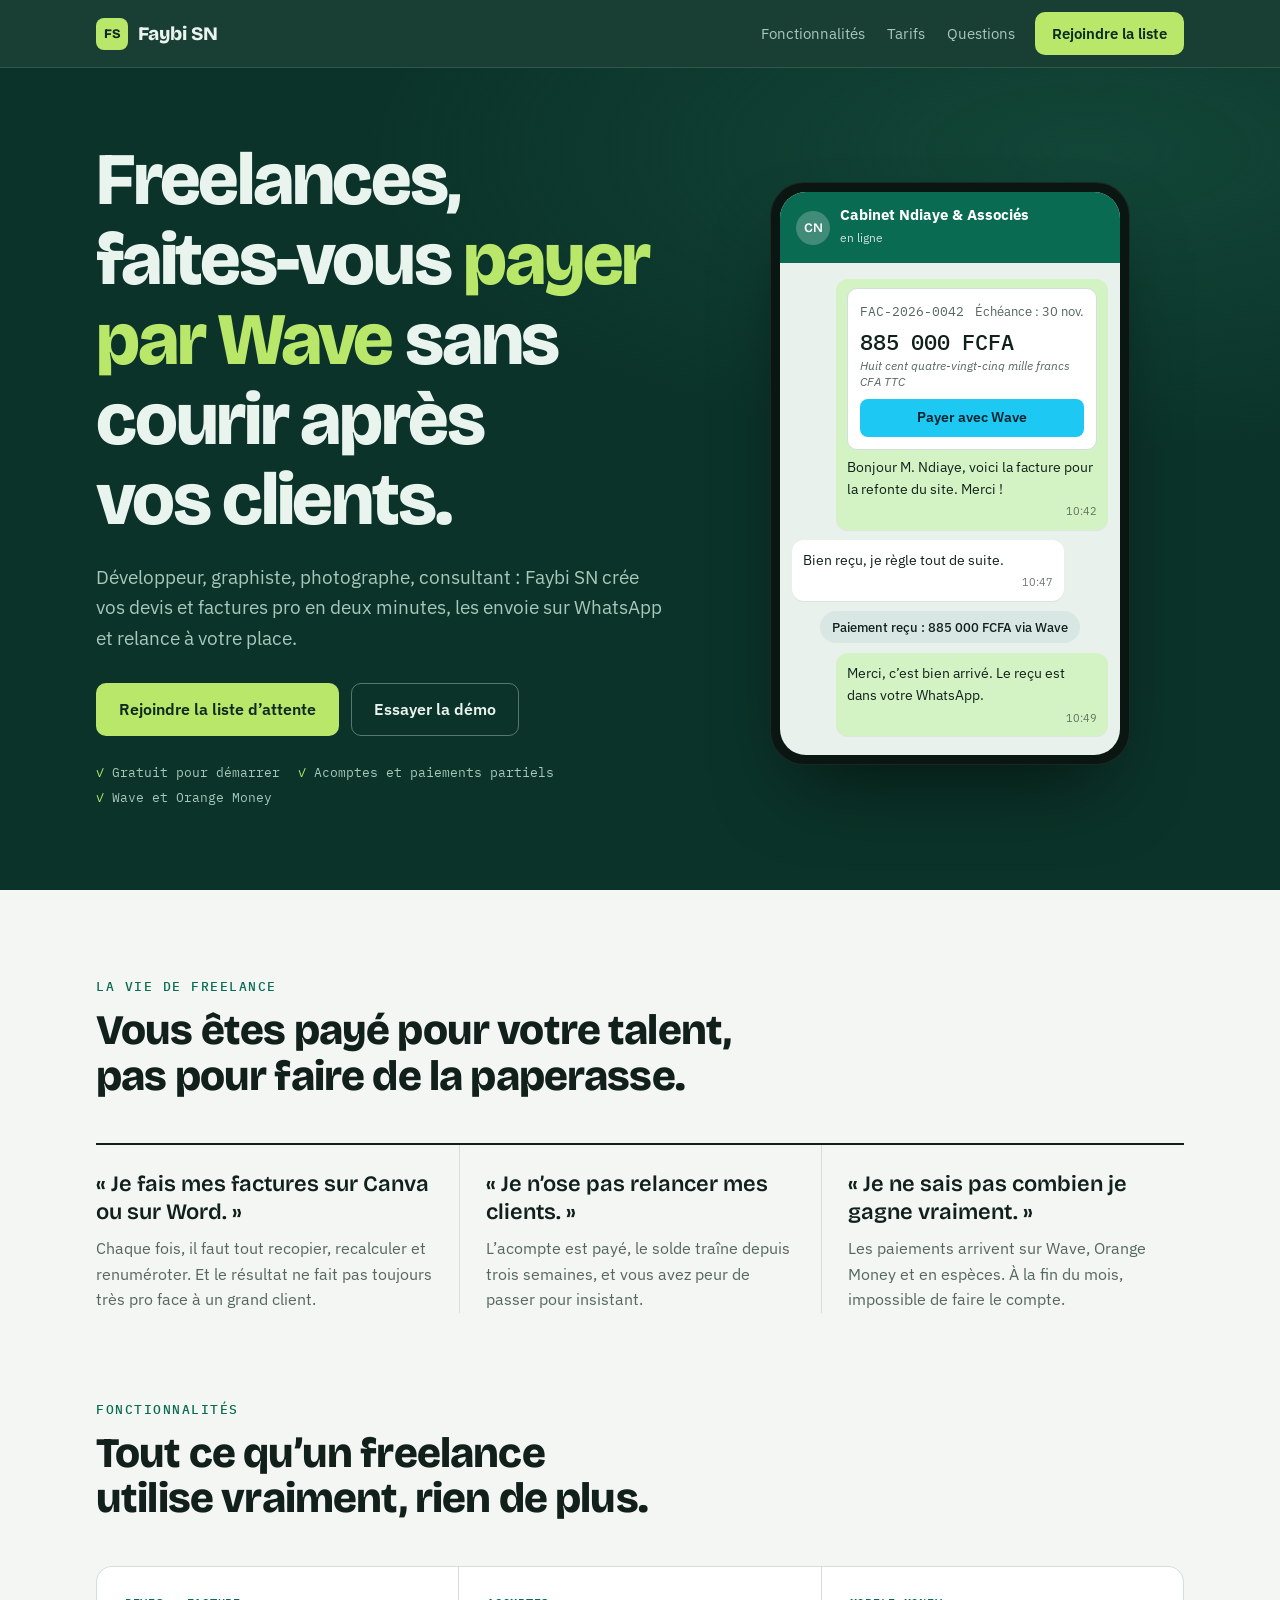
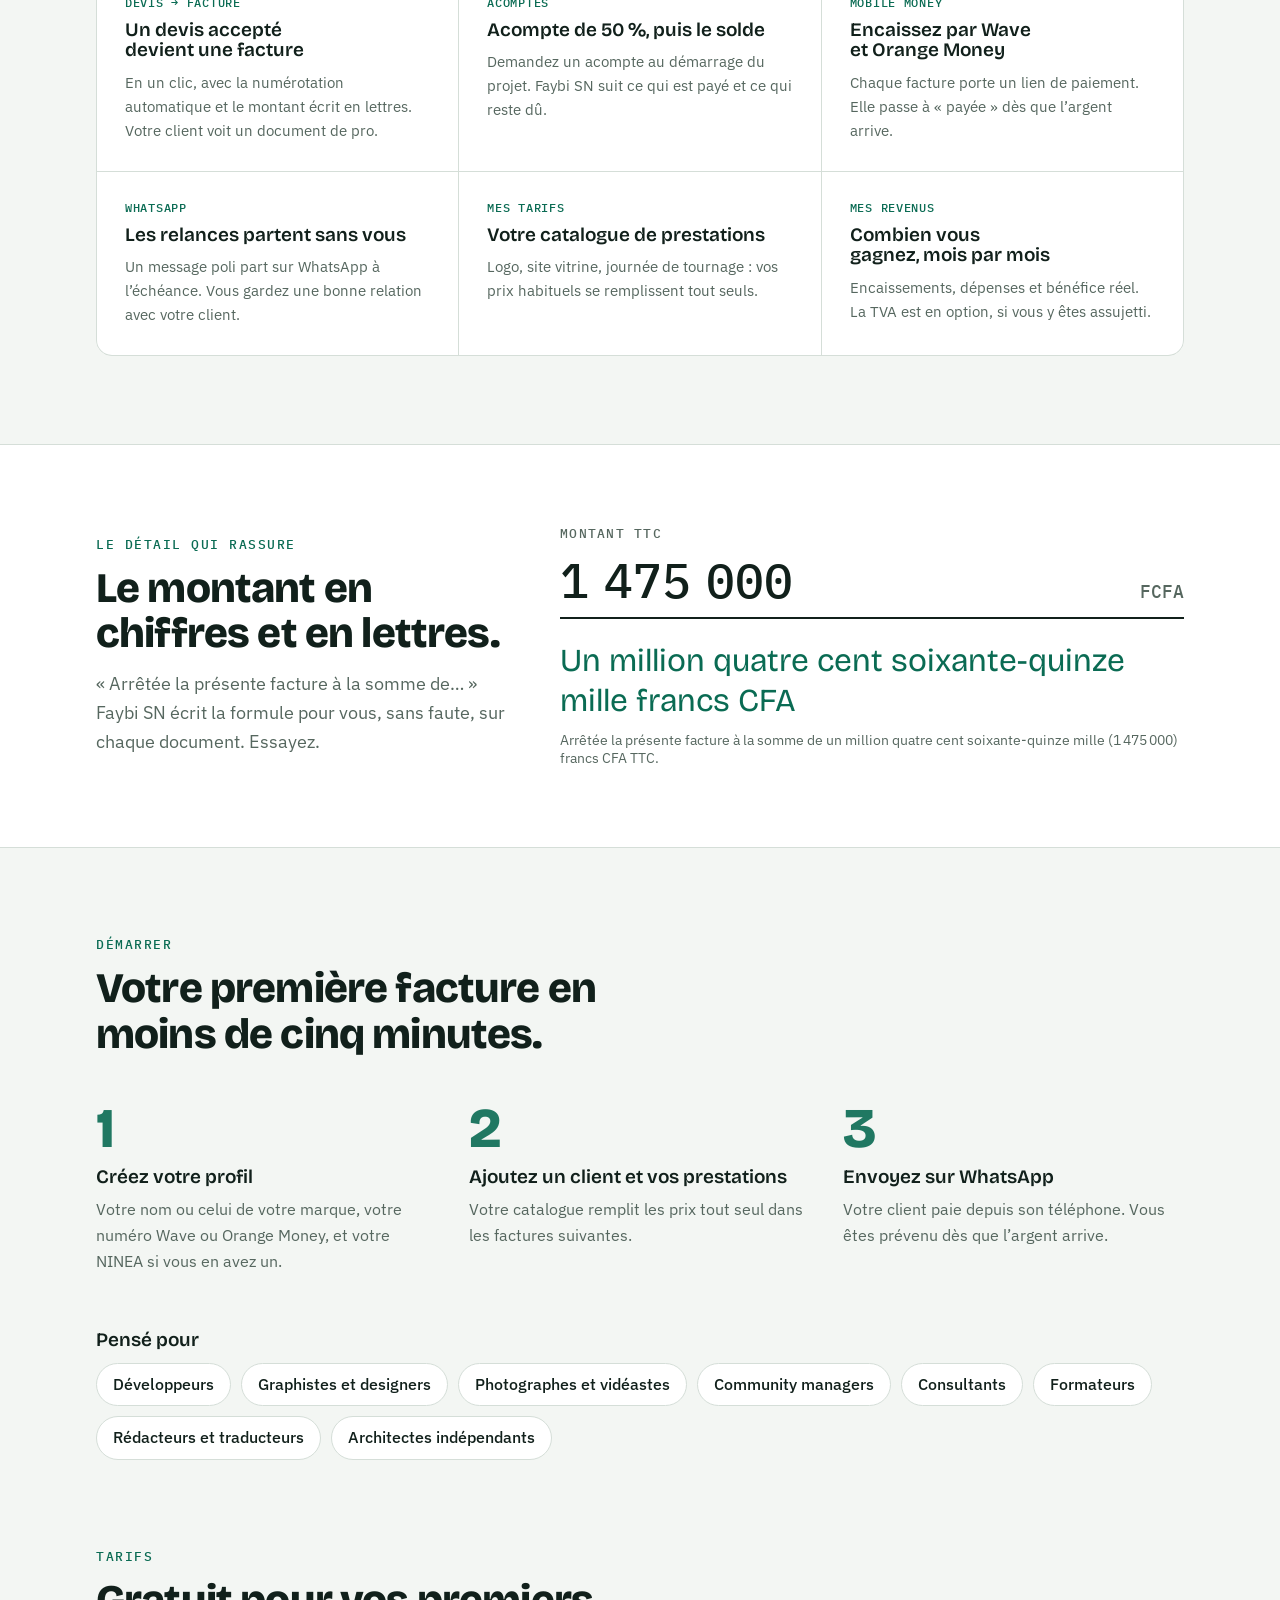
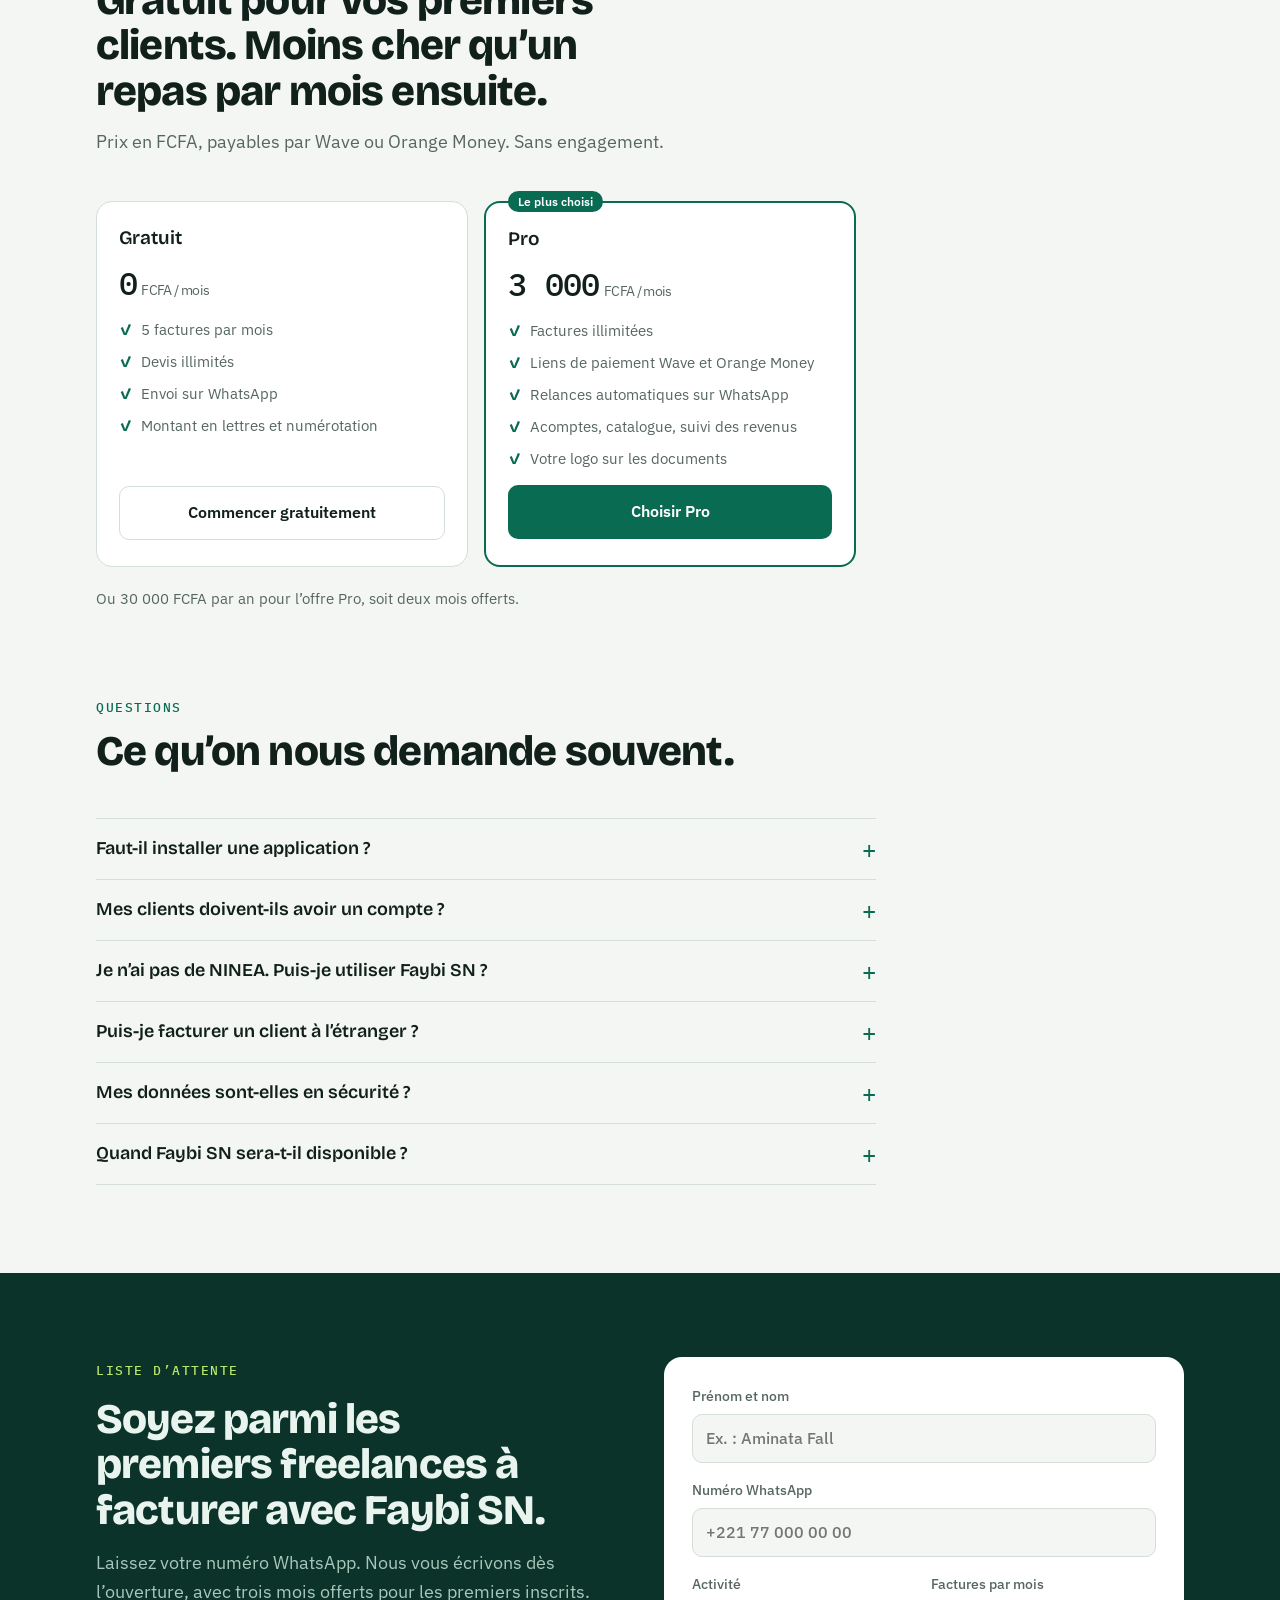
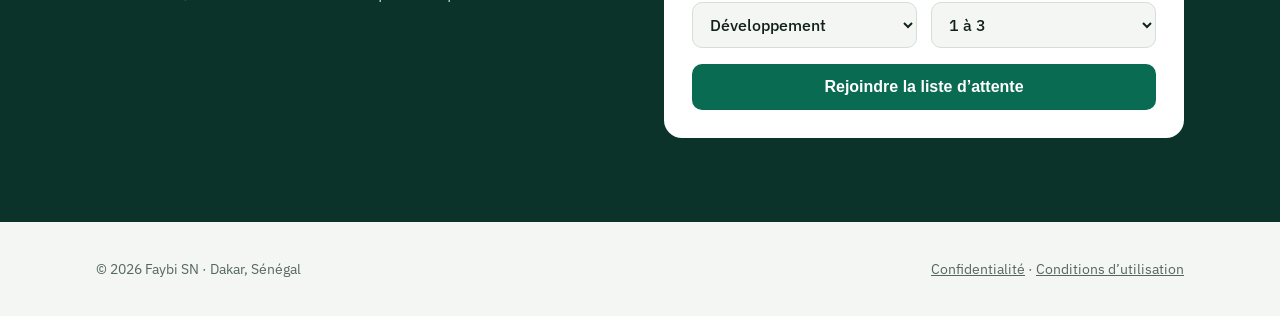
==== commit d8e761bc: "Nouveau nom : Faybi SN Co-Authored-By: Claude Opus 5.5 <noreply@anthropic.com>" ====
--- a/index.html
+++ b/index.html
@@ -6,7 +6,7 @@
 <style>:root{color-scheme:light;padding-top:env(safe-area-inset-top,0px);padding-bottom:env(safe-area-inset-bottom,0px)}body{margin:0}img{max-width:100%}[hidden]{display:none!important}</style>
 </head>
 <body>
-<title>Facture SN</title>
+<title>Faybi SN</title>
 <meta name="claude:viewport-fit-sides" content="cover">
 <link rel="preconnect" href="https://fonts.googleapis.com">
 <link rel="preconnect" href="https://fonts.gstatic.com" crossorigin>
@@ -195,7 +195,7 @@
 
 <header class="top">
   <div class="wrap">
-    <a class="logo" href="#haut"><i>FS</i>Facture SN</a>
+    <a class="logo" href="#haut"><i>FS</i>Faybi SN</a>
     <nav aria-label="Sections"><a href="#fonctionnalites">Fonctionnalités</a><a href="#tarifs">Tarifs</a><a href="#questions">Questions</a></nav>
     <a class="btn primary" href="#inscription">Rejoindre la liste</a>
   </div>
@@ -206,7 +206,7 @@
     <div class="wrap">
       <div>
         <h1>Freelances, faites-vous <em>payer par Wave</em> sans courir après vos clients.</h1>
-        <p class="lead">Développeur, graphiste, photographe, consultant : Facture SN crée vos devis et factures pro en deux minutes, les envoie sur WhatsApp et relance à votre place.</p>
+        <p class="lead">Développeur, graphiste, photographe, consultant : Faybi SN crée vos devis et factures pro en deux minutes, les envoie sur WhatsApp et relance à votre place.</p>
         <div class="cta">
           <a class="btn primary" href="#inscription">Rejoindre la liste d’attente</a>
           <a class="btn ghost" href="demo.html">Essayer la démo</a>
@@ -253,7 +253,7 @@
       <div class="shead"><span class="kicker">Fonctionnalités</span><h2>Tout ce qu’un freelance utilise vraiment, rien de plus.</h2></div>
       <div class="feats">
         <div class="feat"><span class="tag">DEVIS → FACTURE</span><h3>Un devis accepté devient une facture</h3><p>En un clic, avec la numérotation automatique et le montant écrit en lettres. Votre client voit un document de pro.</p></div>
-        <div class="feat"><span class="tag">ACOMPTES</span><h3>Acompte de 50 %, puis le solde</h3><p>Demandez un acompte au démarrage du projet. Facture SN suit ce qui est payé et ce qui reste dû.</p></div>
+        <div class="feat"><span class="tag">ACOMPTES</span><h3>Acompte de 50 %, puis le solde</h3><p>Demandez un acompte au démarrage du projet. Faybi SN suit ce qui est payé et ce qui reste dû.</p></div>
         <div class="feat"><span class="tag">MOBILE MONEY</span><h3>Encaissez par Wave et Orange Money</h3><p>Chaque facture porte un lien de paiement. Elle passe à « payée » dès que l’argent arrive.</p></div>
         <div class="feat"><span class="tag">WHATSAPP</span><h3>Les relances partent sans vous</h3><p>Un message poli part sur WhatsApp à l’échéance. Vous gardez une bonne relation avec votre client.</p></div>
         <div class="feat"><span class="tag">MES TARIFS</span><h3>Votre catalogue de prestations</h3><p>Logo, site vitrine, journée de tournage : vos prix habituels se remplissent tout seuls.</p></div>
@@ -265,7 +265,7 @@
   <section class="words-band">
     <div class="wrap">
       <div class="shead" style="margin:0"><span class="kicker">Le détail qui rassure</span><h2>Le montant en chiffres et en lettres.</h2>
-        <p class="lead">« Arrêtée la présente facture à la somme de… » Facture SN écrit la formule pour vous, sans faute, sur chaque document. Essayez.</p></div>
+        <p class="lead">« Arrêtée la présente facture à la somme de… » Faybi SN écrit la formule pour vous, sans faute, sur chaque document. Essayez.</p></div>
       <div class="conv">
         <label for="amount">Montant TTC</label>
         <div class="inrow"><input id="amount" type="text" inputmode="numeric" value="1 475 000" aria-describedby="words"><span class="cur">FCFA</span></div>
@@ -304,12 +304,12 @@
     <div class="wrap">
       <div class="shead"><span class="kicker">Questions</span><h2>Ce qu’on nous demande souvent.</h2></div>
       <div class="faq">
-        <details><summary>Faut-il installer une application ?</summary><p>Non. Facture SN fonctionne dans le navigateur de votre téléphone ou de votre ordinateur. Une application mobile suivra.</p></details>
+        <details><summary>Faut-il installer une application ?</summary><p>Non. Faybi SN fonctionne dans le navigateur de votre téléphone ou de votre ordinateur. Une application mobile suivra.</p></details>
         <details><summary>Mes clients doivent-ils avoir un compte ?</summary><p>Non. Ils reçoivent la facture sur WhatsApp ou par e-mail et paient depuis le lien, avec leur application Wave ou Orange Money.</p></details>
-        <details><summary>Je n’ai pas de NINEA. Puis-je utiliser Facture SN ?</summary><p>Oui. Le NINEA et la TVA sont facultatifs dans votre profil. Vous les ajoutez le jour où vous formalisez votre activité, et vos factures se mettent à jour.</p></details>
+        <details><summary>Je n’ai pas de NINEA. Puis-je utiliser Faybi SN ?</summary><p>Oui. Le NINEA et la TVA sont facultatifs dans votre profil. Vous les ajoutez le jour où vous formalisez votre activité, et vos factures se mettent à jour.</p></details>
         <details><summary>Puis-je facturer un client à l’étranger ?</summary><p>Oui. Vous pouvez émettre vos factures en FCFA ou en euros, et les envoyer par e-mail ou WhatsApp. Le dollar arrivera ensuite.</p></details>
         <details><summary>Mes données sont-elles en sécurité ?</summary><p>Elles seront chiffrées, sauvegardées chaque jour et jamais revendues. Vous pourrez exporter ou supprimer toutes vos données à tout moment.</p></details>
-        <details><summary>Quand Facture SN sera-t-il disponible ?</summary><p>Une première version ouvrira aux inscrits de la liste d’attente, en priorité à Dakar. Les premiers inscrits auront trois mois offerts sur l’offre de leur choix.</p></details>
+        <details><summary>Quand Faybi SN sera-t-il disponible ?</summary><p>Une première version ouvrira aux inscrits de la liste d’attente, en priorité à Dakar. Les premiers inscrits auront trois mois offerts sur l’offre de leur choix.</p></details>
       </div>
     </div>
   </section>
@@ -317,7 +317,7 @@
   <section class="join" id="inscription">
     <div class="wrap">
       <div><span class="kicker" style="color:var(--lime)">Liste d’attente</span>
-        <h2 style="margin-top:14px">Soyez parmi les premiers freelances à facturer avec Facture SN.</h2>
+        <h2 style="margin-top:14px">Soyez parmi les premiers freelances à facturer avec Faybi SN.</h2>
         <p class="lead">Laissez votre numéro WhatsApp. Nous vous écrivons dès l’ouverture, avec trois mois offerts pour les premiers inscrits.</p></div>
       <div id="joinbox">
         <form class="form" id="joinform" novalidate>
@@ -335,7 +335,7 @@
   </section>
 </main>
 
-<footer><div class="wrap"><span>© 2026 Facture SN · Dakar, Sénégal</span><span><a href="confidentialite.html" style="color:inherit">Confidentialité</a> · <a href="conditions.html" style="color:inherit">Conditions d’utilisation</a></span></div></footer>
+<footer><div class="wrap"><span>© 2026 Faybi SN · Dakar, Sénégal</span><span><a href="confidentialite.html" style="color:inherit">Confidentialité</a> · <a href="conditions.html" style="color:inherit">Conditions d’utilisation</a></span></div></footer>
 
 <script>
 const U = ['', 'un', 'deux', 'trois', 'quatre', 'cinq', 'six', 'sept', 'huit', 'neuf', 'dix', 'onze', 'douze', 'treize', 'quatorze', 'quinze', 'seize', 'dix-sept', 'dix-huit', 'dix-neuf'];
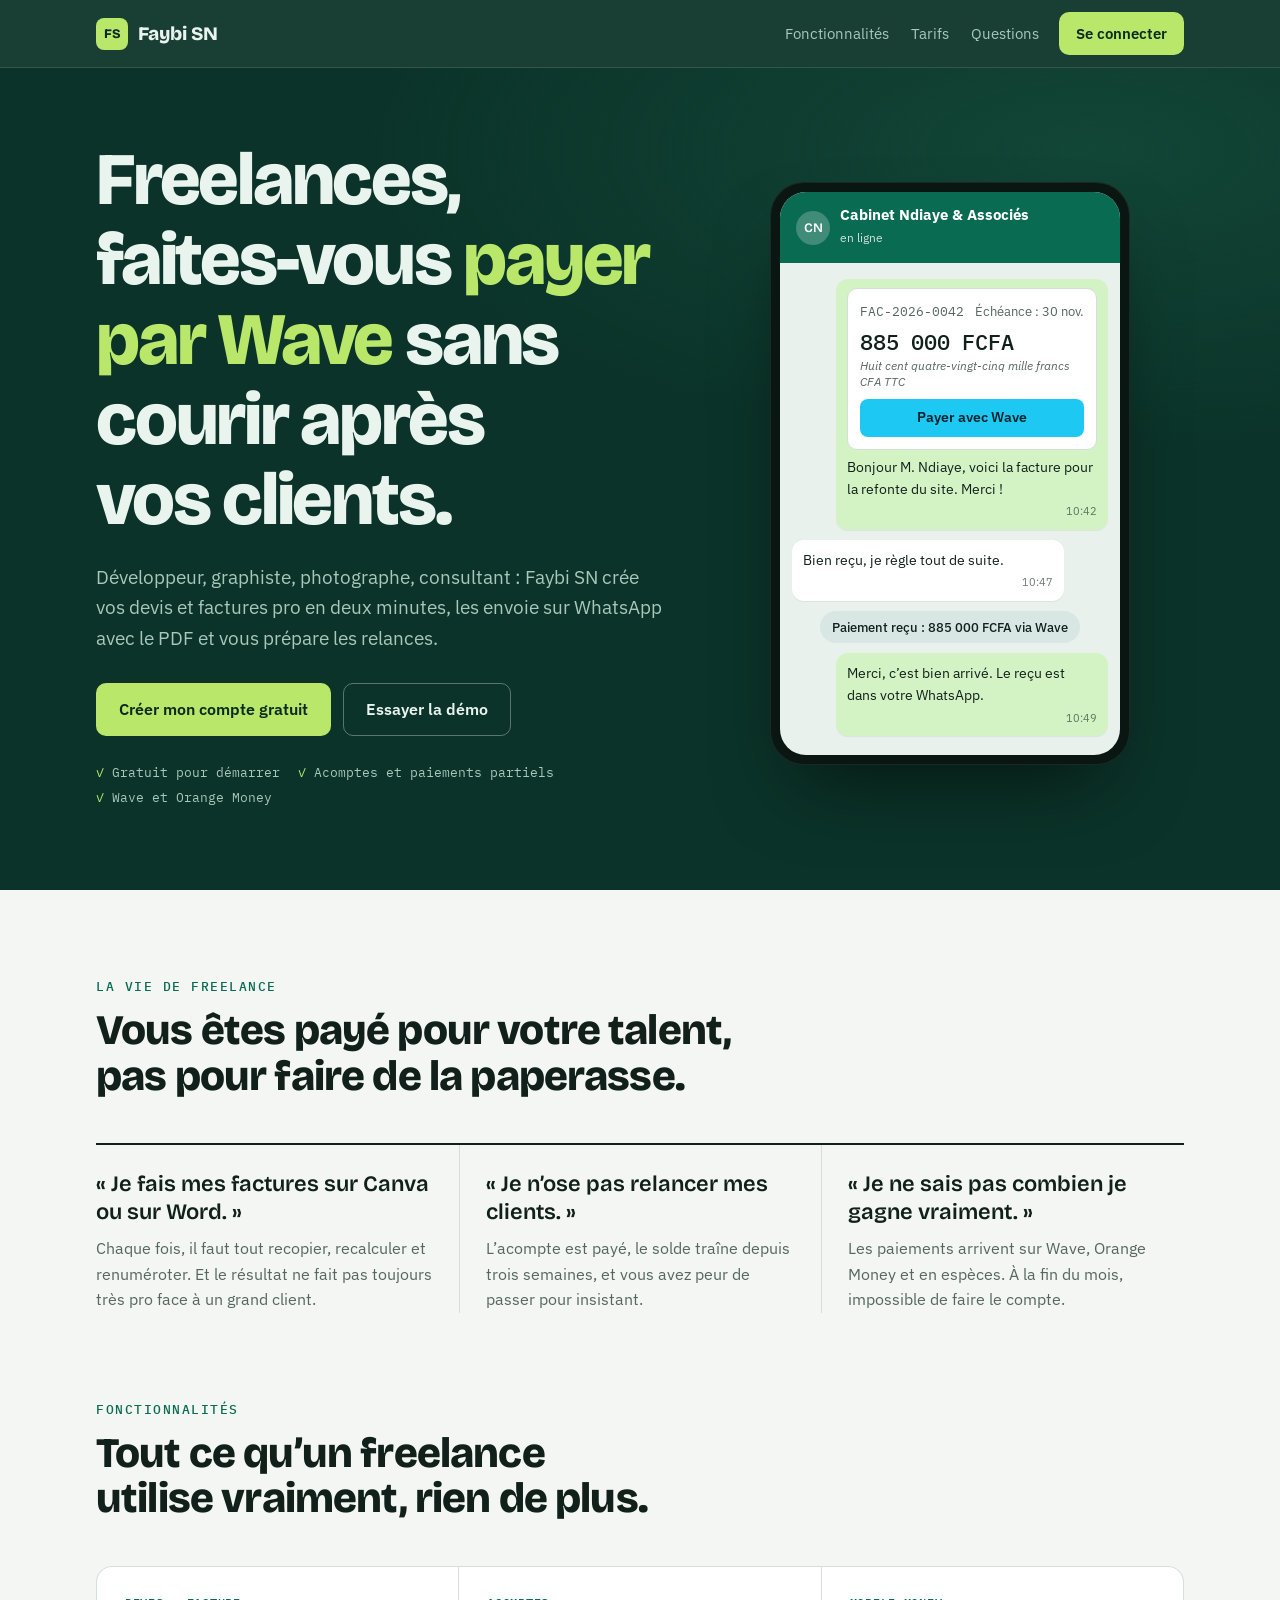
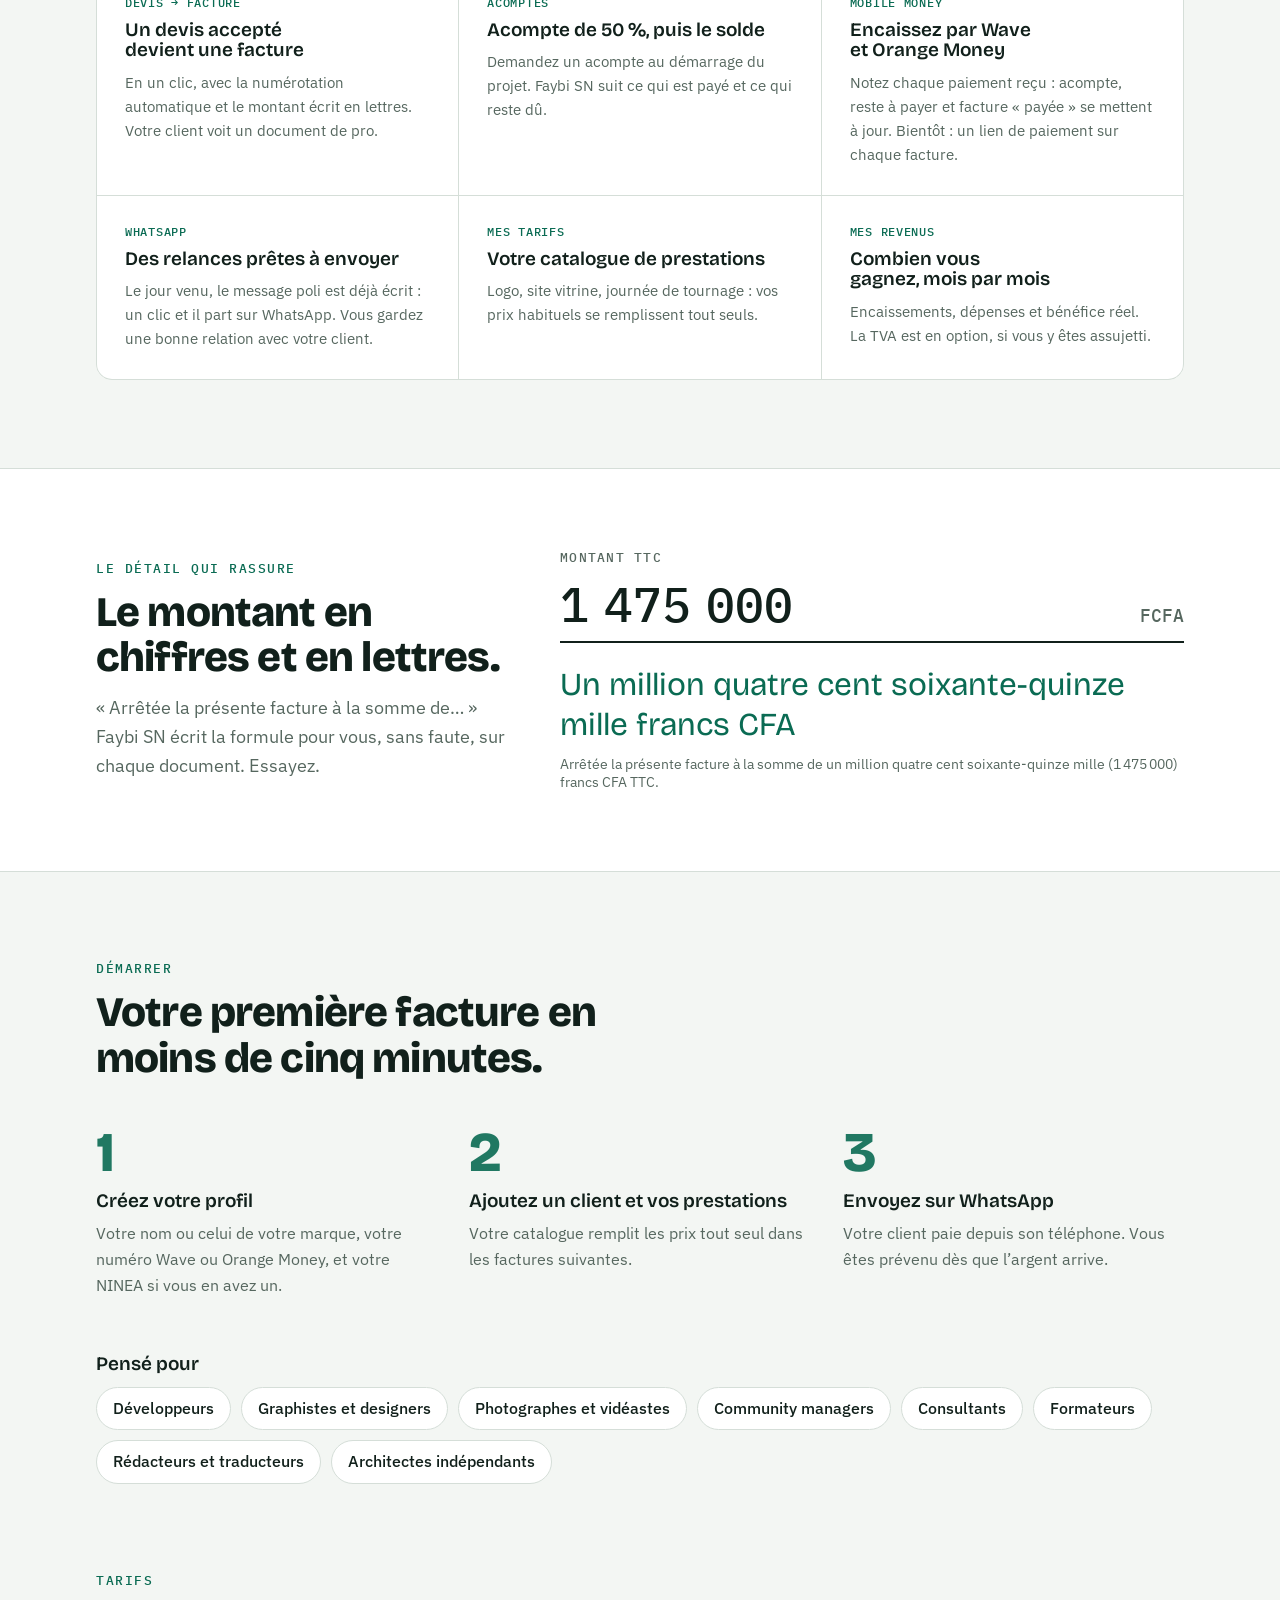
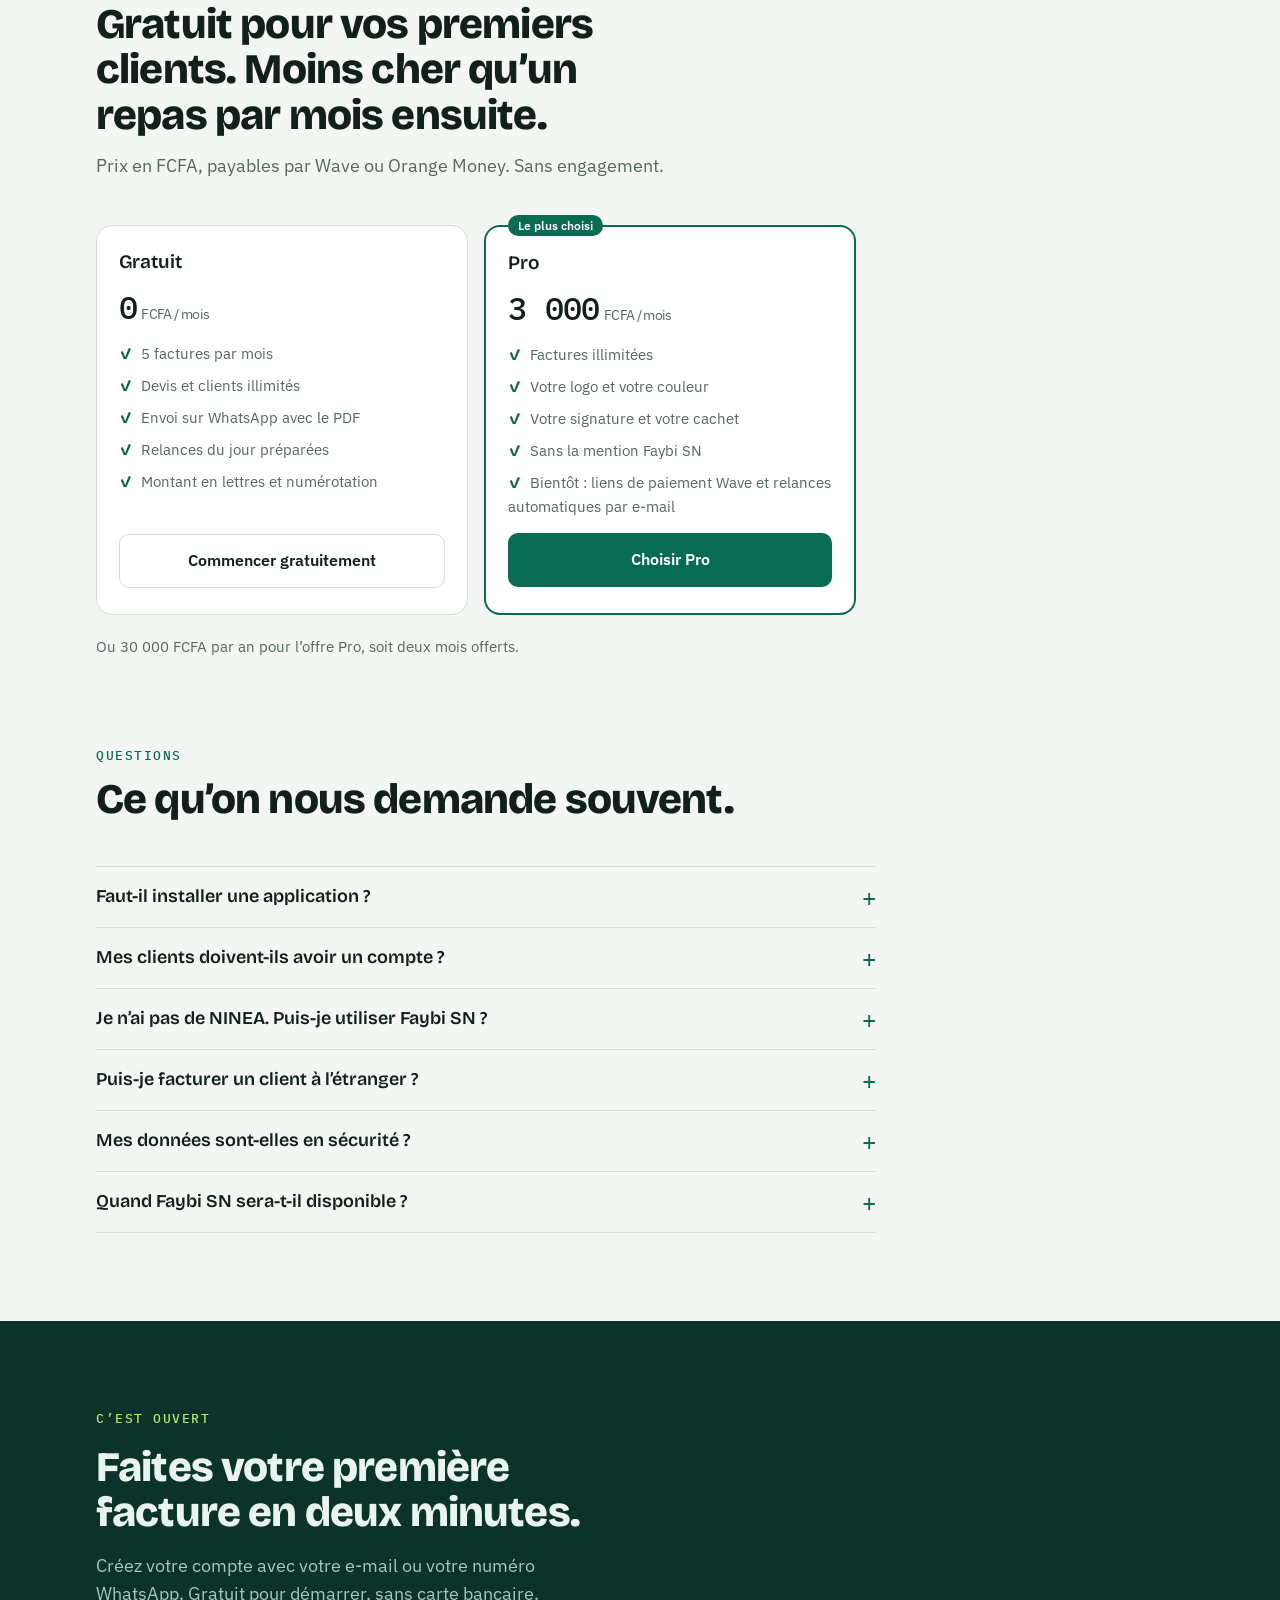
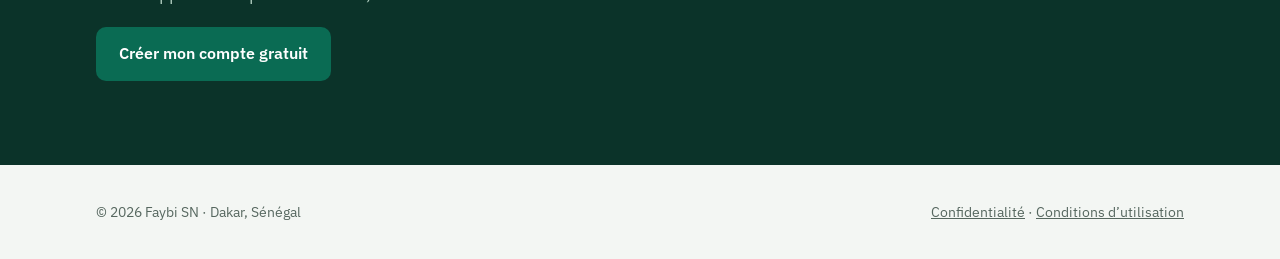
==== commit d9abec38: "Formule Pro : limite gratuite, codes Pro, logo, couleur, signature, cachet ; PDF partagé dans WhatsA" ====
--- a/index.html
+++ b/index.html
@@ -2,6 +2,7 @@
 <html lang="fr">
 <head>
 <meta charset="utf-8">
+<script>/* Ancienne adresse : on envoie vers la nouvelle */if(location.hostname==='facture-sn.pages.dev')location.replace('https://faybi-sn.pages.dev'+location.pathname+location.search+location.hash)</script>
 <meta name="viewport" content="width=device-width, initial-scale=1, viewport-fit=cover">
 <style>:root{color-scheme:light;padding-top:env(safe-area-inset-top,0px);padding-bottom:env(safe-area-inset-bottom,0px)}body{margin:0}img{max-width:100%}[hidden]{display:none!important}</style>
 </head>
@@ -197,7 +198,7 @@
   <div class="wrap">
     <a class="logo" href="#haut"><i>FS</i>Faybi SN</a>
     <nav aria-label="Sections"><a href="#fonctionnalites">Fonctionnalités</a><a href="#tarifs">Tarifs</a><a href="#questions">Questions</a></nav>
-    <a class="btn primary" href="#inscription">Rejoindre la liste</a>
+    <a class="btn primary" href="app/">Se connecter</a>
   </div>
 </header>
 
@@ -206,9 +207,9 @@
     <div class="wrap">
       <div>
         <h1>Freelances, faites-vous <em>payer par Wave</em> sans courir après vos clients.</h1>
-        <p class="lead">Développeur, graphiste, photographe, consultant : Faybi SN crée vos devis et factures pro en deux minutes, les envoie sur WhatsApp et relance à votre place.</p>
+        <p class="lead">Développeur, graphiste, photographe, consultant : Faybi SN crée vos devis et factures pro en deux minutes, les envoie sur WhatsApp avec le PDF et vous prépare les relances.</p>
         <div class="cta">
-          <a class="btn primary" href="#inscription">Rejoindre la liste d’attente</a>
+          <a class="btn primary" href="app/">Créer mon compte gratuit</a>
           <a class="btn ghost" href="demo.html">Essayer la démo</a>
         </div>
         <div class="proof"><span>Gratuit pour démarrer</span><span>Acomptes et paiements partiels</span><span>Wave et Orange Money</span></div>
@@ -254,8 +255,8 @@
       <div class="feats">
         <div class="feat"><span class="tag">DEVIS → FACTURE</span><h3>Un devis accepté devient une facture</h3><p>En un clic, avec la numérotation automatique et le montant écrit en lettres. Votre client voit un document de pro.</p></div>
         <div class="feat"><span class="tag">ACOMPTES</span><h3>Acompte de 50 %, puis le solde</h3><p>Demandez un acompte au démarrage du projet. Faybi SN suit ce qui est payé et ce qui reste dû.</p></div>
-        <div class="feat"><span class="tag">MOBILE MONEY</span><h3>Encaissez par Wave et Orange Money</h3><p>Chaque facture porte un lien de paiement. Elle passe à « payée » dès que l’argent arrive.</p></div>
-        <div class="feat"><span class="tag">WHATSAPP</span><h3>Les relances partent sans vous</h3><p>Un message poli part sur WhatsApp à l’échéance. Vous gardez une bonne relation avec votre client.</p></div>
+        <div class="feat"><span class="tag">MOBILE MONEY</span><h3>Encaissez par Wave et Orange Money</h3><p>Notez chaque paiement reçu : acompte, reste à payer et facture « payée » se mettent à jour. Bientôt : un lien de paiement sur chaque facture.</p></div>
+        <div class="feat"><span class="tag">WHATSAPP</span><h3>Des relances prêtes à envoyer</h3><p>Le jour venu, le message poli est déjà écrit : un clic et il part sur WhatsApp. Vous gardez une bonne relation avec votre client.</p></div>
         <div class="feat"><span class="tag">MES TARIFS</span><h3>Votre catalogue de prestations</h3><p>Logo, site vitrine, journée de tournage : vos prix habituels se remplissent tout seuls.</p></div>
         <div class="feat"><span class="tag">MES REVENUS</span><h3>Combien vous gagnez, mois par mois</h3><p>Encaissements, dépenses et bénéfice réel. La TVA est en option, si vous y êtes assujetti.</p></div>
       </div>
@@ -292,9 +293,9 @@
       <div class="shead"><span class="kicker">Tarifs</span><h2>Gratuit pour vos premiers clients. Moins cher qu’un repas par mois ensuite.</h2><p class="lead">Prix en FCFA, payables par Wave ou Orange Money. Sans engagement.</p></div>
       <div class="plans duo">
         <div class="plan"><h3>Gratuit</h3><div class="price">0<small>FCFA / mois</small></div>
-          <ul><li>5 factures par mois</li><li>Devis illimités</li><li>Envoi sur WhatsApp</li><li>Montant en lettres et numérotation</li></ul><a class="btn line" href="#inscription">Commencer gratuitement</a></div>
+          <ul><li>5 factures par mois</li><li>Devis et clients illimités</li><li>Envoi sur WhatsApp avec le PDF</li><li>Relances du jour préparées</li><li>Montant en lettres et numérotation</li></ul><a class="btn line" href="app/">Commencer gratuitement</a></div>
         <div class="plan hl"><h3>Pro</h3><div class="price">3 000<small>FCFA / mois</small></div>
-          <ul><li>Factures illimitées</li><li>Liens de paiement Wave et Orange Money</li><li>Relances automatiques sur WhatsApp</li><li>Acomptes, catalogue, suivi des revenus</li><li>Votre logo sur les documents</li></ul><a class="btn solid" href="#inscription">Choisir Pro</a></div>
+          <ul><li>Factures illimitées</li><li>Votre logo et votre couleur</li><li>Votre signature et votre cachet</li><li>Sans la mention Faybi SN</li><li>Bientôt : liens de paiement Wave et relances automatiques par e-mail</li></ul><a class="btn solid" href="app/">Choisir Pro</a></div>
       </div>
       <p class="cab">Ou 30 000 FCFA par an pour l’offre Pro, soit deux mois offerts.</p>
     </div>
@@ -316,10 +317,11 @@
 
   <section class="join" id="inscription">
     <div class="wrap">
-      <div><span class="kicker" style="color:var(--lime)">Liste d’attente</span>
-        <h2 style="margin-top:14px">Soyez parmi les premiers freelances à facturer avec Faybi SN.</h2>
-        <p class="lead">Laissez votre numéro WhatsApp. Nous vous écrivons dès l’ouverture, avec trois mois offerts pour les premiers inscrits.</p></div>
-      <div id="joinbox">
+      <div><span class="kicker" style="color:var(--lime)">C’est ouvert</span>
+        <h2 style="margin-top:14px">Faites votre première facture en deux minutes.</h2>
+        <p class="lead">Créez votre compte avec votre e-mail ou votre numéro WhatsApp. Gratuit pour démarrer, sans carte bancaire.</p>
+        <div class="cta" style="margin-top:18px"><a class="btn solid" href="app/">Créer mon compte gratuit</a></div></div>
+      <div id="joinbox" hidden>
         <form class="form" id="joinform" novalidate>
           <label for="j-name">Prénom et nom<input id="j-name" type="text" autocomplete="name" placeholder="Ex. : Aminata Fall"></label>
           <label for="j-phone">Numéro WhatsApp<input id="j-phone" type="tel" autocomplete="tel" placeholder="+221 77 000 00 00"></label>
@@ -380,7 +382,7 @@
 amount.addEventListener('input', update);
 update();
 
-document.getElementById('joinform').addEventListener('submit', e => {
+document.getElementById('joinform')?.addEventListener('submit', e => {
   e.preventDefault();
   const name = document.getElementById('j-name').value.trim(), phone = document.getElementById('j-phone').value.replace(/[^\d+]/g, '');
   const err = document.getElementById('j-err');
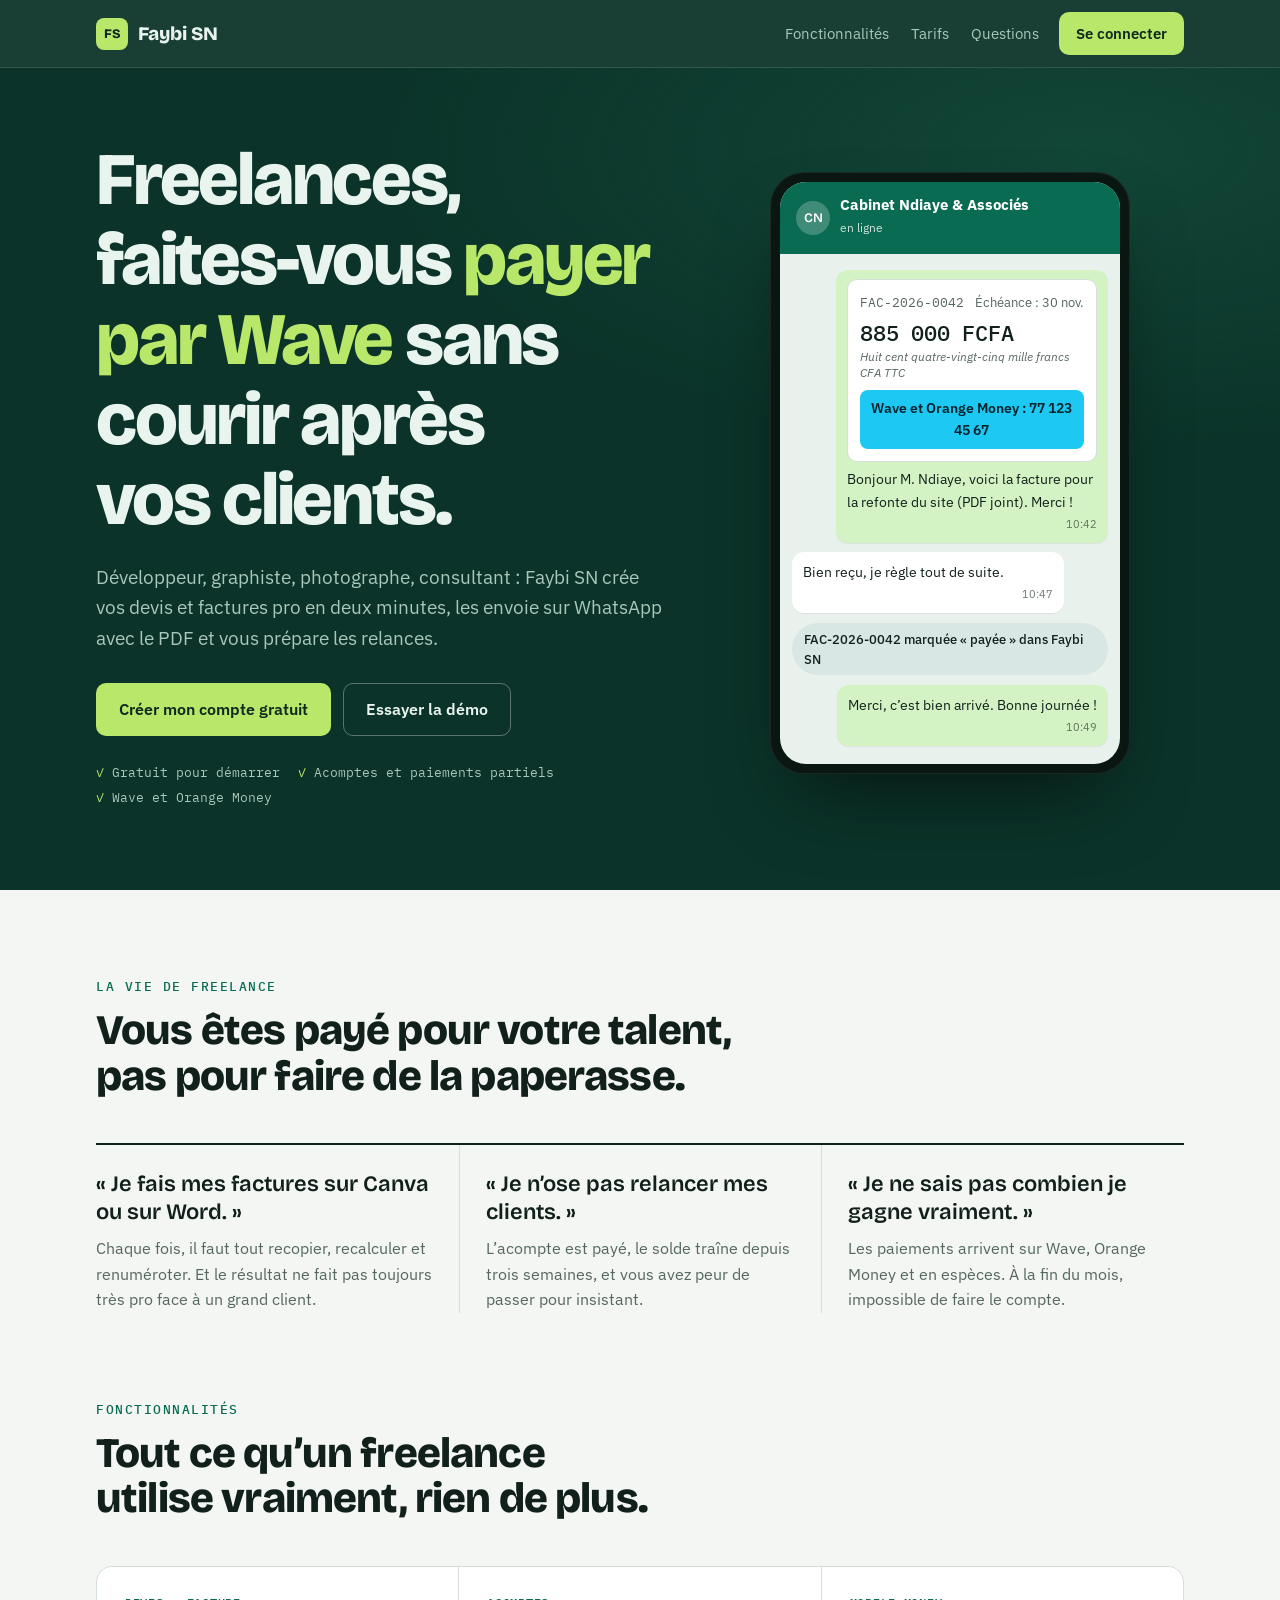
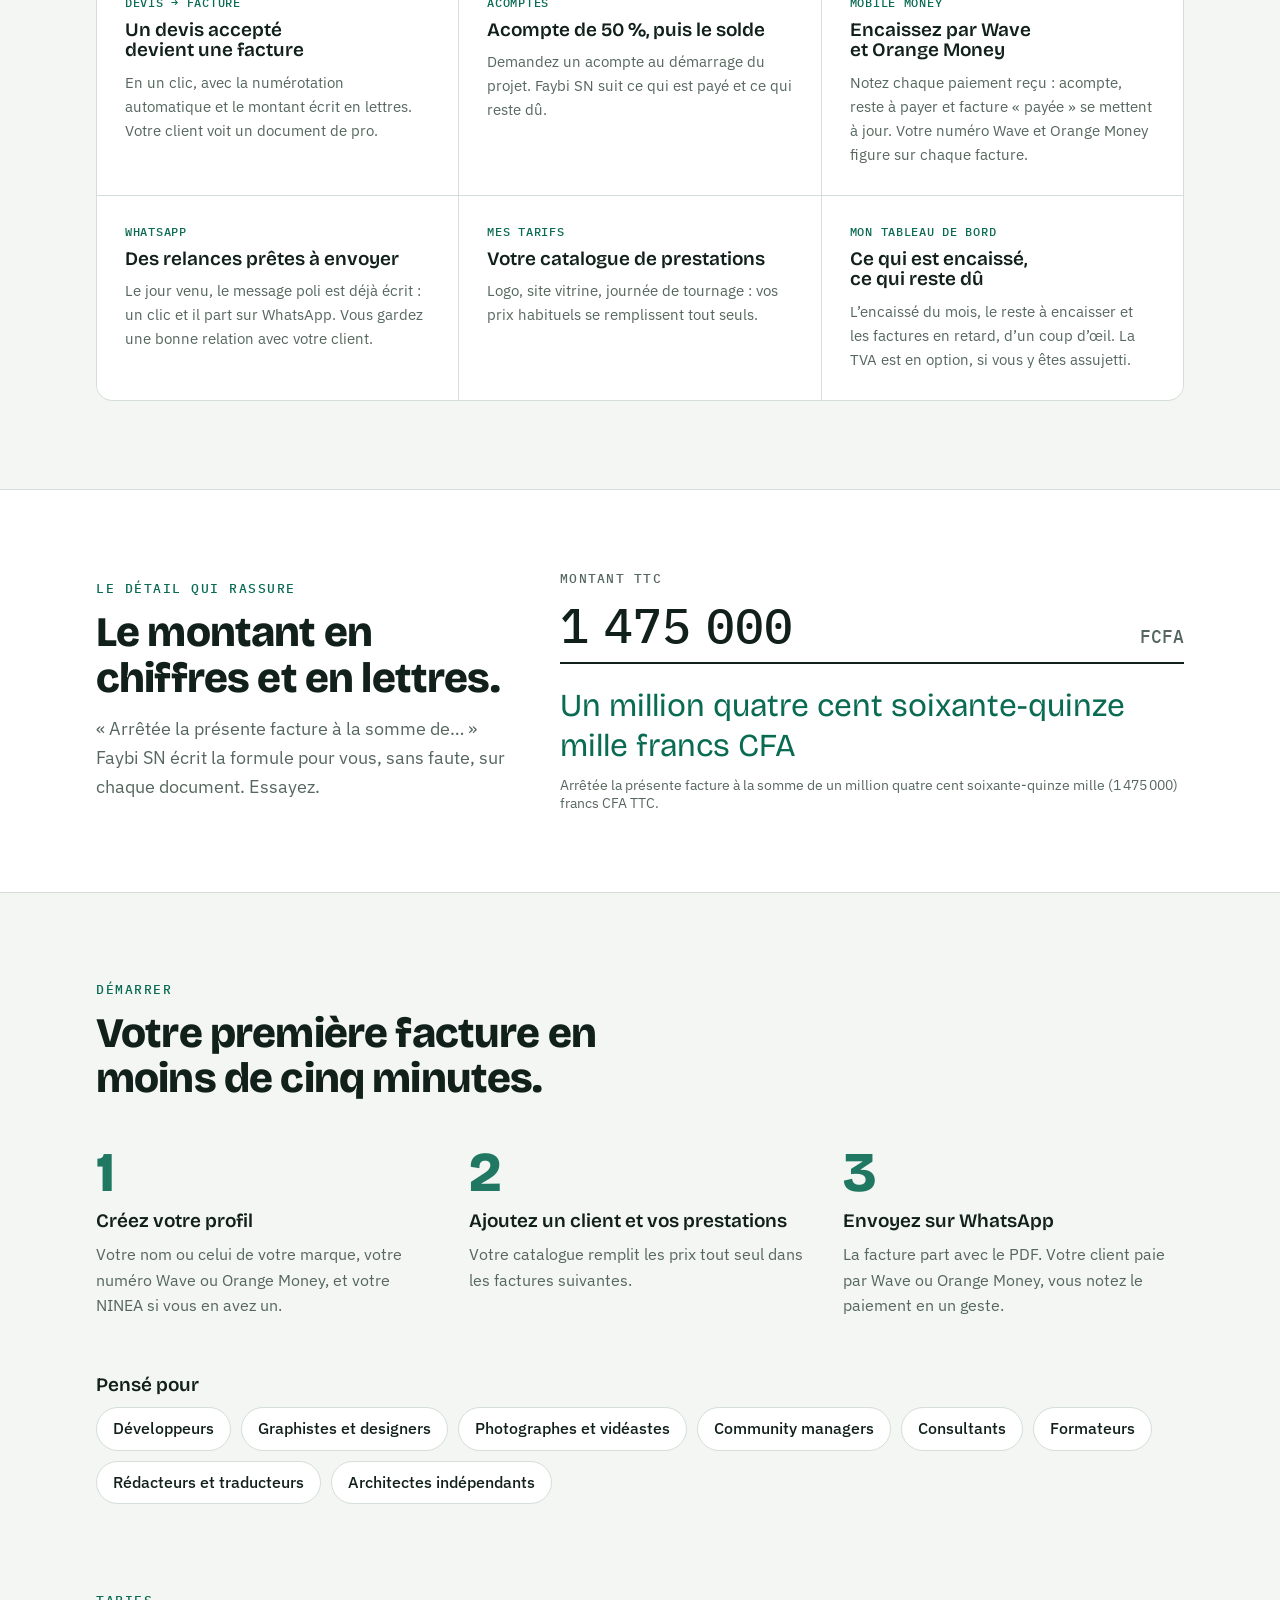
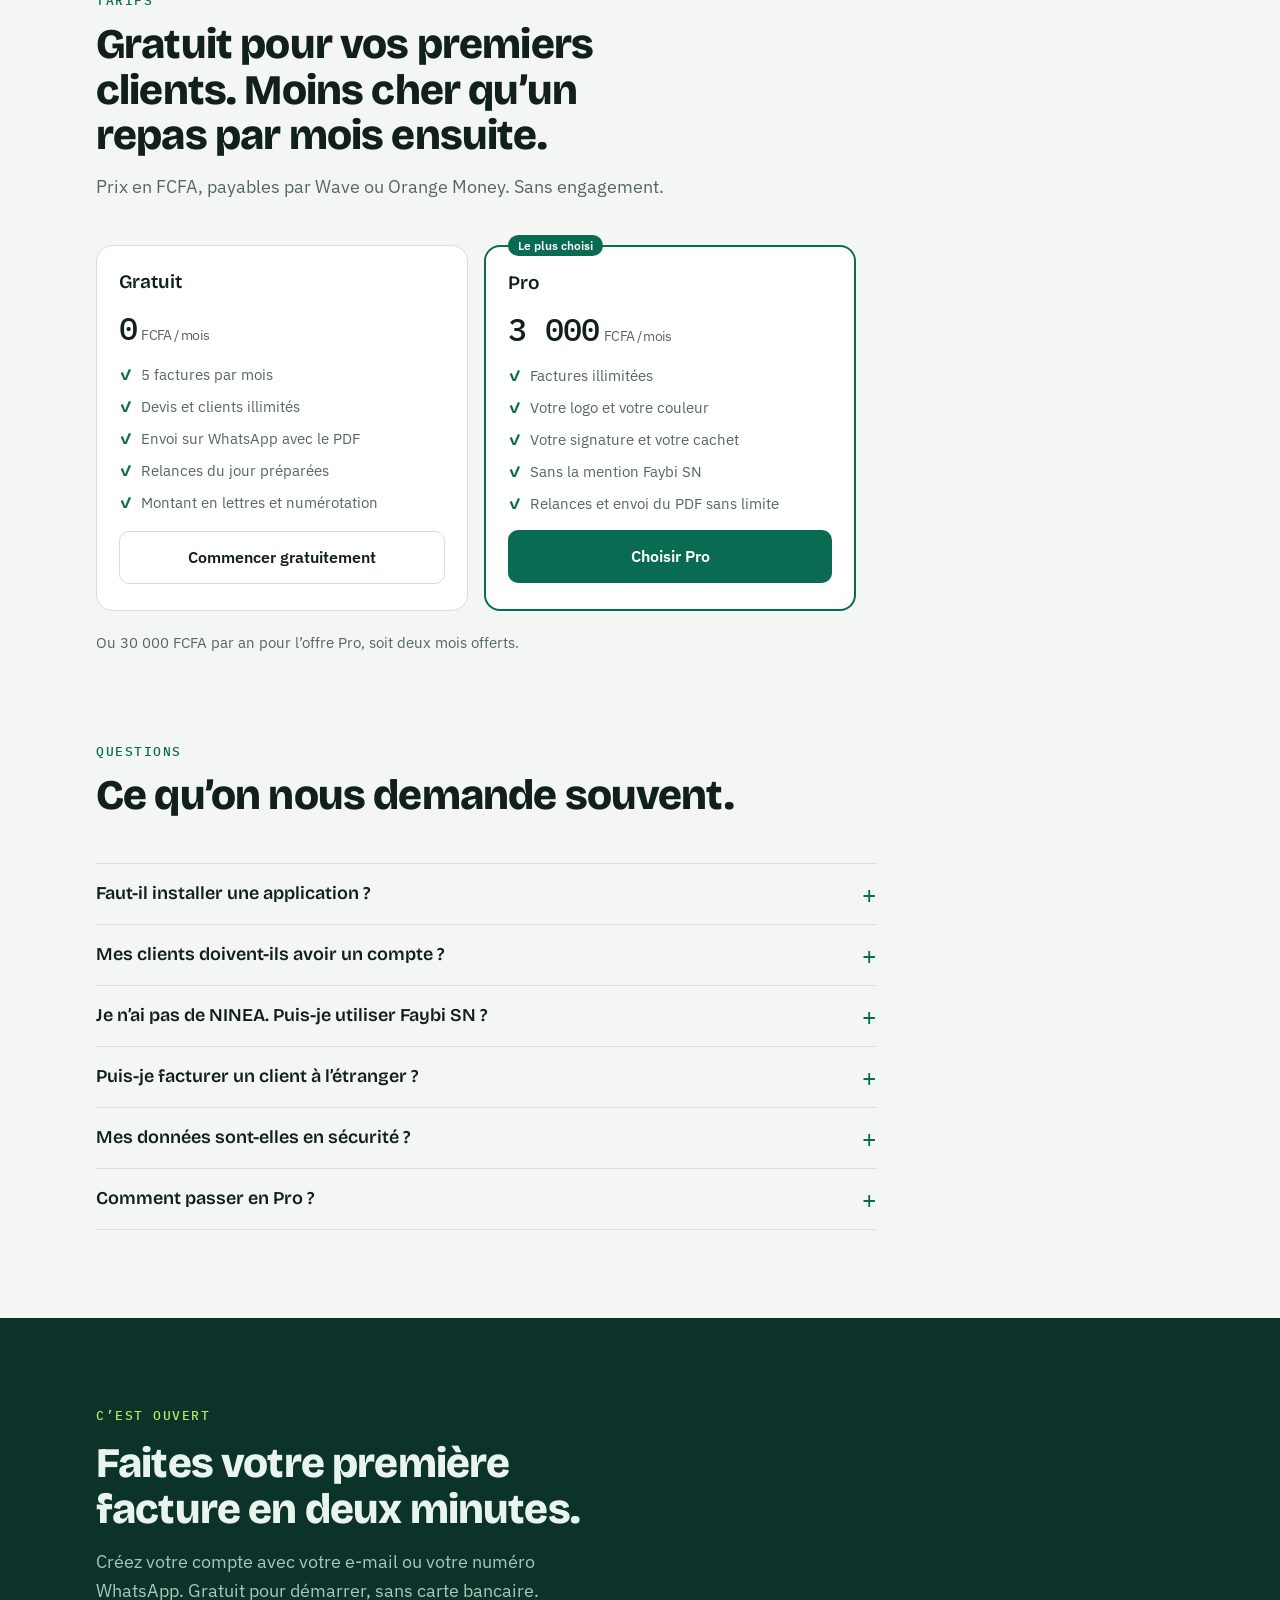
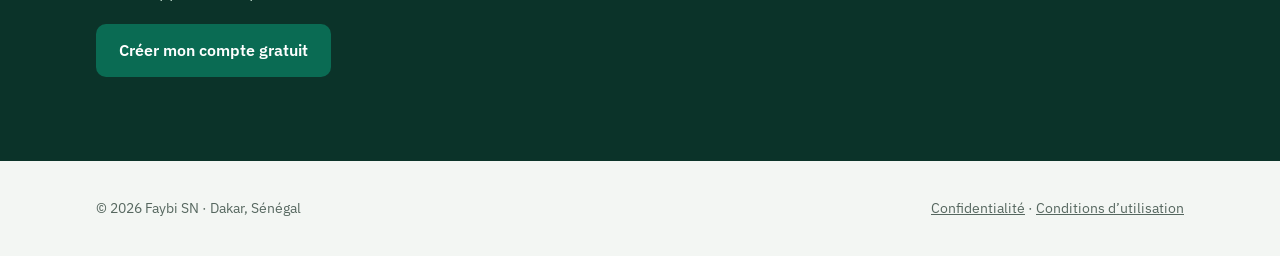
==== commit c5ae8690: "Onglet Abonnement, bouton J'ai payé, site mis à jour (plus de mentions bêta ou bientôt) Co-Authored-" ====
--- a/index.html
+++ b/index.html
@@ -224,14 +224,14 @@
                 <div class="r"><span class="mono">FAC-2026-0042</span><span>Échéance : 30 nov.</span></div>
                 <div class="amt">885 000 FCFA</div>
                 <div class="words">Huit cent quatre-vingt-cinq mille francs CFA TTC</div>
-                <span class="pay">Payer avec Wave</span>
+                <span class="pay">Wave et Orange Money : 77 123 45 67</span>
               </div>
-              Bonjour M. Ndiaye, voici la facture pour la refonte du site. Merci !
+              Bonjour M. Ndiaye, voici la facture pour la refonte du site (PDF joint). Merci !
               <time>10:42</time>
             </div>
             <div class="msg">Bien reçu, je règle tout de suite.<time>10:47</time></div>
-            <div class="notif">Paiement reçu : 885 000 FCFA via Wave</div>
-            <div class="msg me">Merci, c’est bien arrivé. Le reçu est dans votre WhatsApp.<time>10:49</time></div>
+            <div class="notif">FAC-2026-0042 marquée « payée » dans Faybi SN</div>
+            <div class="msg me">Merci, c’est bien arrivé. Bonne journée !<time>10:49</time></div>
           </div>
         </div>
       </div>
@@ -255,10 +255,10 @@
       <div class="feats">
         <div class="feat"><span class="tag">DEVIS → FACTURE</span><h3>Un devis accepté devient une facture</h3><p>En un clic, avec la numérotation automatique et le montant écrit en lettres. Votre client voit un document de pro.</p></div>
         <div class="feat"><span class="tag">ACOMPTES</span><h3>Acompte de 50 %, puis le solde</h3><p>Demandez un acompte au démarrage du projet. Faybi SN suit ce qui est payé et ce qui reste dû.</p></div>
-        <div class="feat"><span class="tag">MOBILE MONEY</span><h3>Encaissez par Wave et Orange Money</h3><p>Notez chaque paiement reçu : acompte, reste à payer et facture « payée » se mettent à jour. Bientôt : un lien de paiement sur chaque facture.</p></div>
+        <div class="feat"><span class="tag">MOBILE MONEY</span><h3>Encaissez par Wave et Orange Money</h3><p>Notez chaque paiement reçu : acompte, reste à payer et facture « payée » se mettent à jour. Votre numéro Wave et Orange Money figure sur chaque facture.</p></div>
         <div class="feat"><span class="tag">WHATSAPP</span><h3>Des relances prêtes à envoyer</h3><p>Le jour venu, le message poli est déjà écrit : un clic et il part sur WhatsApp. Vous gardez une bonne relation avec votre client.</p></div>
         <div class="feat"><span class="tag">MES TARIFS</span><h3>Votre catalogue de prestations</h3><p>Logo, site vitrine, journée de tournage : vos prix habituels se remplissent tout seuls.</p></div>
-        <div class="feat"><span class="tag">MES REVENUS</span><h3>Combien vous gagnez, mois par mois</h3><p>Encaissements, dépenses et bénéfice réel. La TVA est en option, si vous y êtes assujetti.</p></div>
+        <div class="feat"><span class="tag">MON TABLEAU DE BORD</span><h3>Ce qui est encaissé, ce qui reste dû</h3><p>L’encaissé du mois, le reste à encaisser et les factures en retard, d’un coup d’œil. La TVA est en option, si vous y êtes assujetti.</p></div>
       </div>
     </div>
   </section>
@@ -281,7 +281,7 @@
       <div class="steps">
         <div class="step"><h3>Créez votre profil</h3><p>Votre nom ou celui de votre marque, votre numéro Wave ou Orange Money, et votre NINEA si vous en avez un.</p></div>
         <div class="step"><h3>Ajoutez un client et vos prestations</h3><p>Votre catalogue remplit les prix tout seul dans les factures suivantes.</p></div>
-        <div class="step"><h3>Envoyez sur WhatsApp</h3><p>Votre client paie depuis son téléphone. Vous êtes prévenu dès que l’argent arrive.</p></div>
+        <div class="step"><h3>Envoyez sur WhatsApp</h3><p>La facture part avec le PDF. Votre client paie par Wave ou Orange Money, vous notez le paiement en un geste.</p></div>
       </div>
       <div style="margin-top:56px"><h3 style="margin-bottom:12px">Pensé pour</h3>
         <div class="who"><span>Développeurs</span><span>Graphistes et designers</span><span>Photographes et vidéastes</span><span>Community managers</span><span>Consultants</span><span>Formateurs</span><span>Rédacteurs et traducteurs</span><span>Architectes indépendants</span></div></div>
@@ -295,7 +295,7 @@
         <div class="plan"><h3>Gratuit</h3><div class="price">0<small>FCFA / mois</small></div>
           <ul><li>5 factures par mois</li><li>Devis et clients illimités</li><li>Envoi sur WhatsApp avec le PDF</li><li>Relances du jour préparées</li><li>Montant en lettres et numérotation</li></ul><a class="btn line" href="app/">Commencer gratuitement</a></div>
         <div class="plan hl"><h3>Pro</h3><div class="price">3 000<small>FCFA / mois</small></div>
-          <ul><li>Factures illimitées</li><li>Votre logo et votre couleur</li><li>Votre signature et votre cachet</li><li>Sans la mention Faybi SN</li><li>Bientôt : liens de paiement Wave et relances automatiques par e-mail</li></ul><a class="btn solid" href="app/">Choisir Pro</a></div>
+          <ul><li>Factures illimitées</li><li>Votre logo et votre couleur</li><li>Votre signature et votre cachet</li><li>Sans la mention Faybi SN</li><li>Relances et envoi du PDF sans limite</li></ul><a class="btn solid" href="app/">Choisir Pro</a></div>
       </div>
       <p class="cab">Ou 30 000 FCFA par an pour l’offre Pro, soit deux mois offerts.</p>
     </div>
@@ -305,12 +305,12 @@
     <div class="wrap">
       <div class="shead"><span class="kicker">Questions</span><h2>Ce qu’on nous demande souvent.</h2></div>
       <div class="faq">
-        <details><summary>Faut-il installer une application ?</summary><p>Non. Faybi SN fonctionne dans le navigateur de votre téléphone ou de votre ordinateur. Une application mobile suivra.</p></details>
-        <details><summary>Mes clients doivent-ils avoir un compte ?</summary><p>Non. Ils reçoivent la facture sur WhatsApp ou par e-mail et paient depuis le lien, avec leur application Wave ou Orange Money.</p></details>
+        <details><summary>Faut-il installer une application ?</summary><p>Non. Faybi SN fonctionne dans le navigateur de votre téléphone ou de votre ordinateur. Sur téléphone, ajoutez-la à votre écran d’accueil : elle s’ouvre comme une application.</p></details>
+        <details><summary>Mes clients doivent-ils avoir un compte ?</summary><p>Non. Ils reçoivent la facture en PDF sur WhatsApp et vous paient avec leur application Wave ou Orange Money, au numéro indiqué sur la facture.</p></details>
         <details><summary>Je n’ai pas de NINEA. Puis-je utiliser Faybi SN ?</summary><p>Oui. Le NINEA et la TVA sont facultatifs dans votre profil. Vous les ajoutez le jour où vous formalisez votre activité, et vos factures se mettent à jour.</p></details>
-        <details><summary>Puis-je facturer un client à l’étranger ?</summary><p>Oui. Vous pouvez émettre vos factures en FCFA ou en euros, et les envoyer par e-mail ou WhatsApp. Le dollar arrivera ensuite.</p></details>
-        <details><summary>Mes données sont-elles en sécurité ?</summary><p>Elles seront chiffrées, sauvegardées chaque jour et jamais revendues. Vous pourrez exporter ou supprimer toutes vos données à tout moment.</p></details>
-        <details><summary>Quand Faybi SN sera-t-il disponible ?</summary><p>Une première version ouvrira aux inscrits de la liste d’attente, en priorité à Dakar. Les premiers inscrits auront trois mois offerts sur l’offre de leur choix.</p></details>
+        <details><summary>Puis-je facturer un client à l’étranger ?</summary><p>Oui. Vous pouvez émettre vos factures en FCFA ou en euros et les envoyer en PDF, sur WhatsApp ou par e-mail.</p></details>
+        <details><summary>Mes données sont-elles en sécurité ?</summary><p>Les échanges sont chiffrés, chaque compte ne voit que ses propres données, et rien n’est revendu. Vous pouvez exporter ou supprimer toutes vos données à tout moment, depuis les paramètres.</p></details>
+        <details><summary>Comment passer en Pro ?</summary><p>Dans l’application, ouvrez Paramètres › Passer en Pro, payez par Wave ou Orange Money puis appuyez sur « J’ai payé ». Vous recevez un code Pro sur WhatsApp, à saisir dans l’application.</p></details>
       </div>
     </div>
   </section>
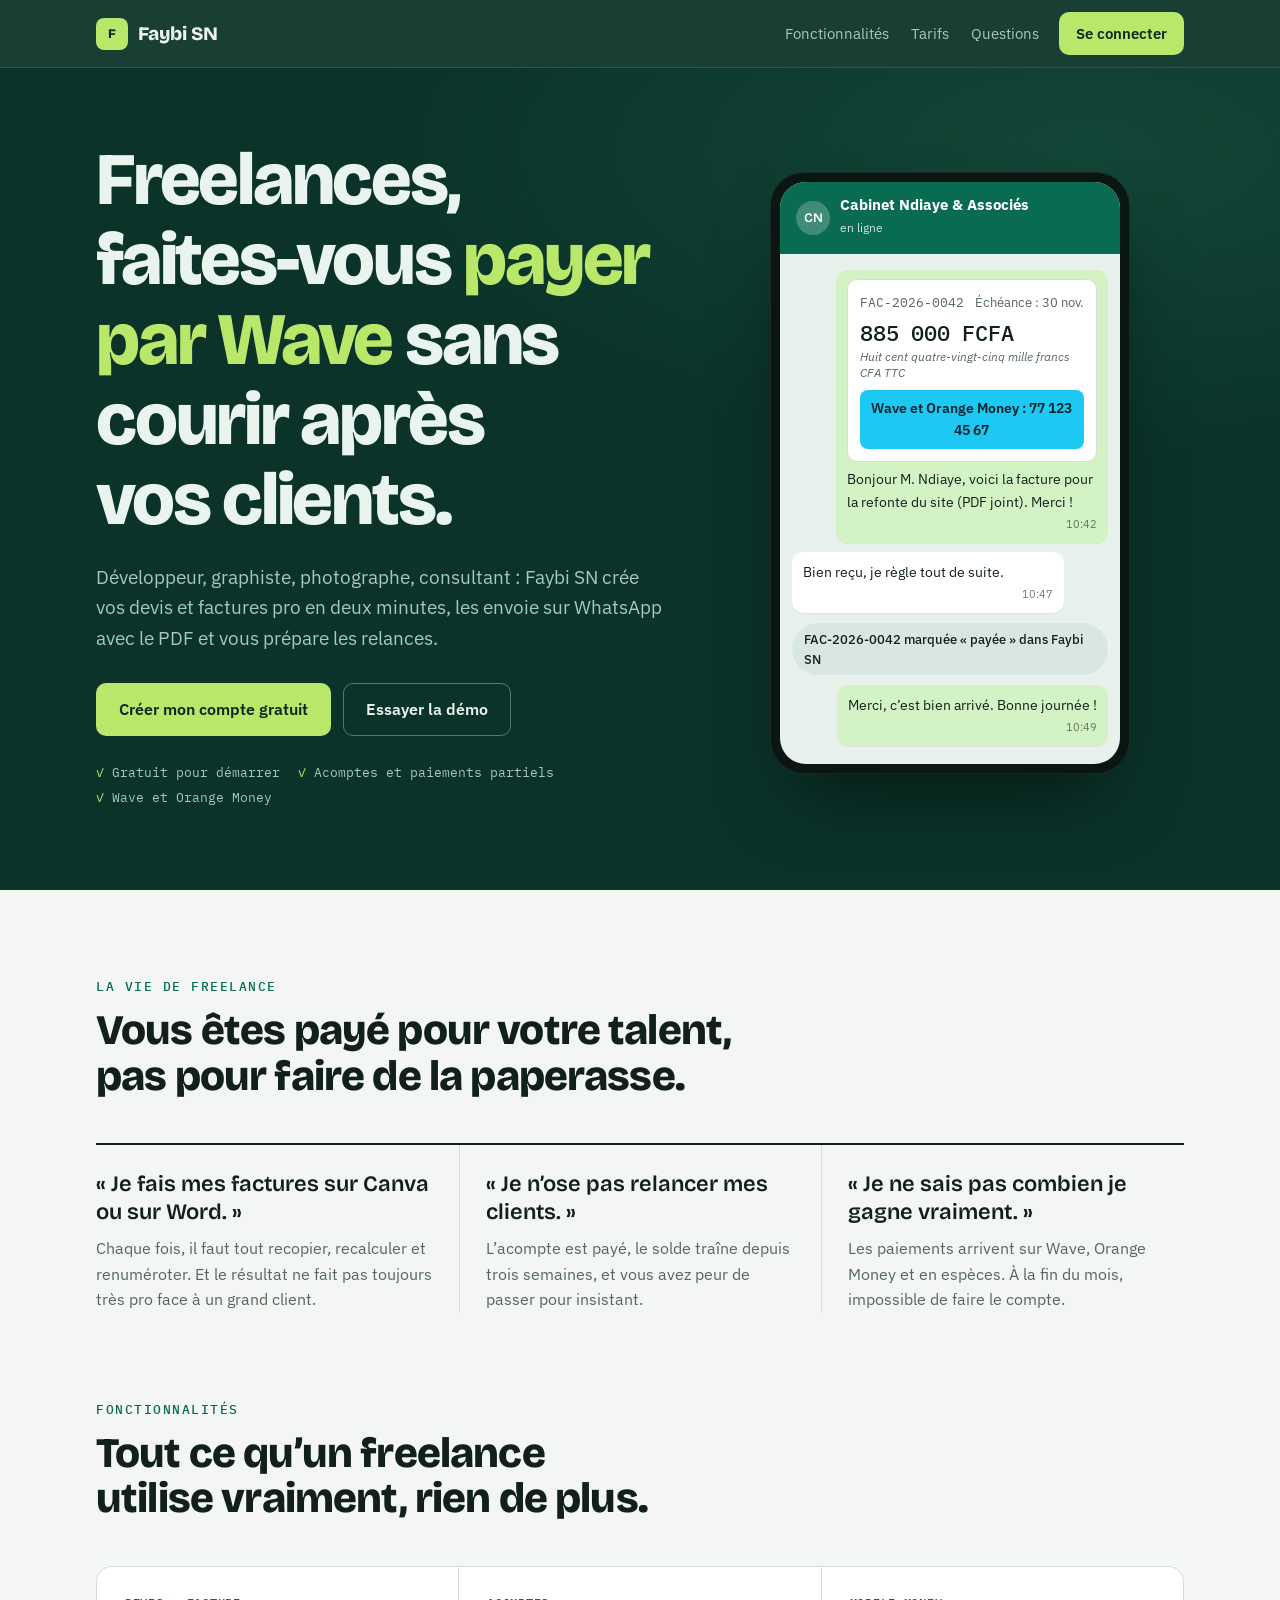
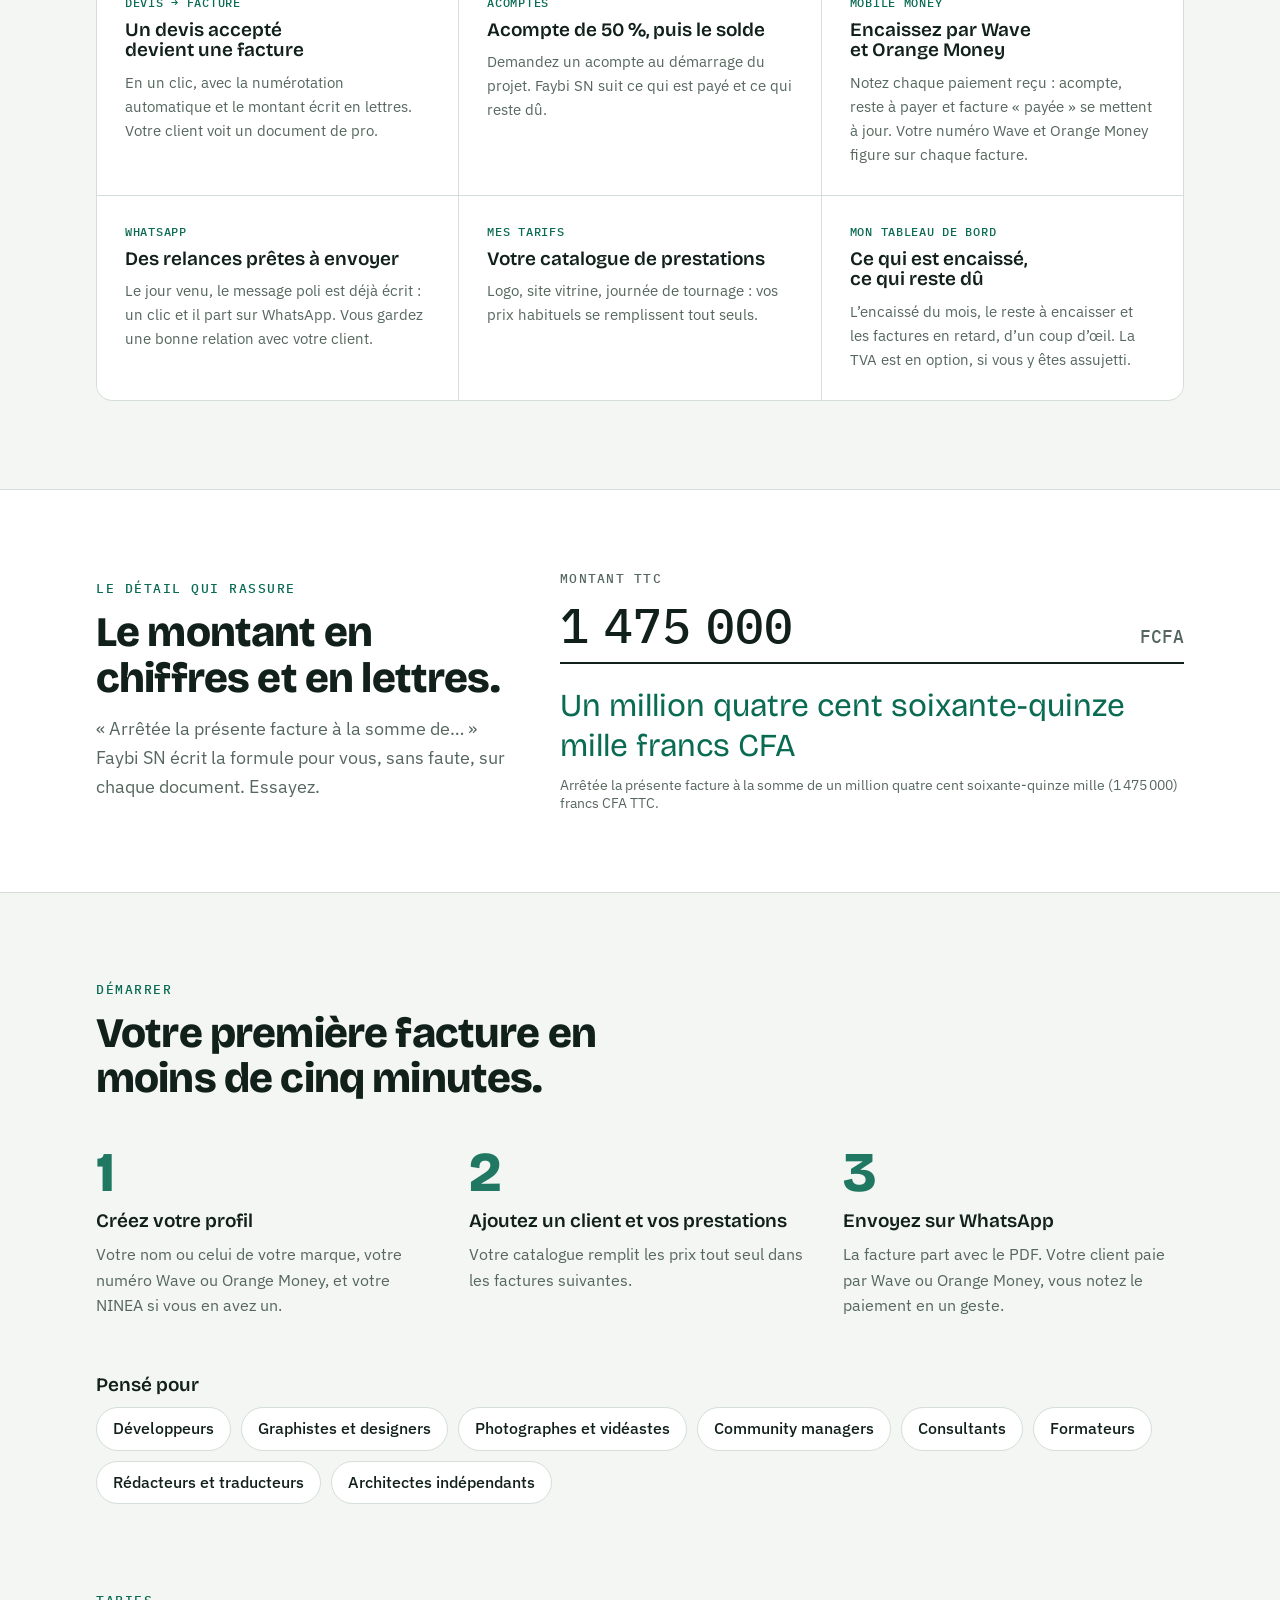
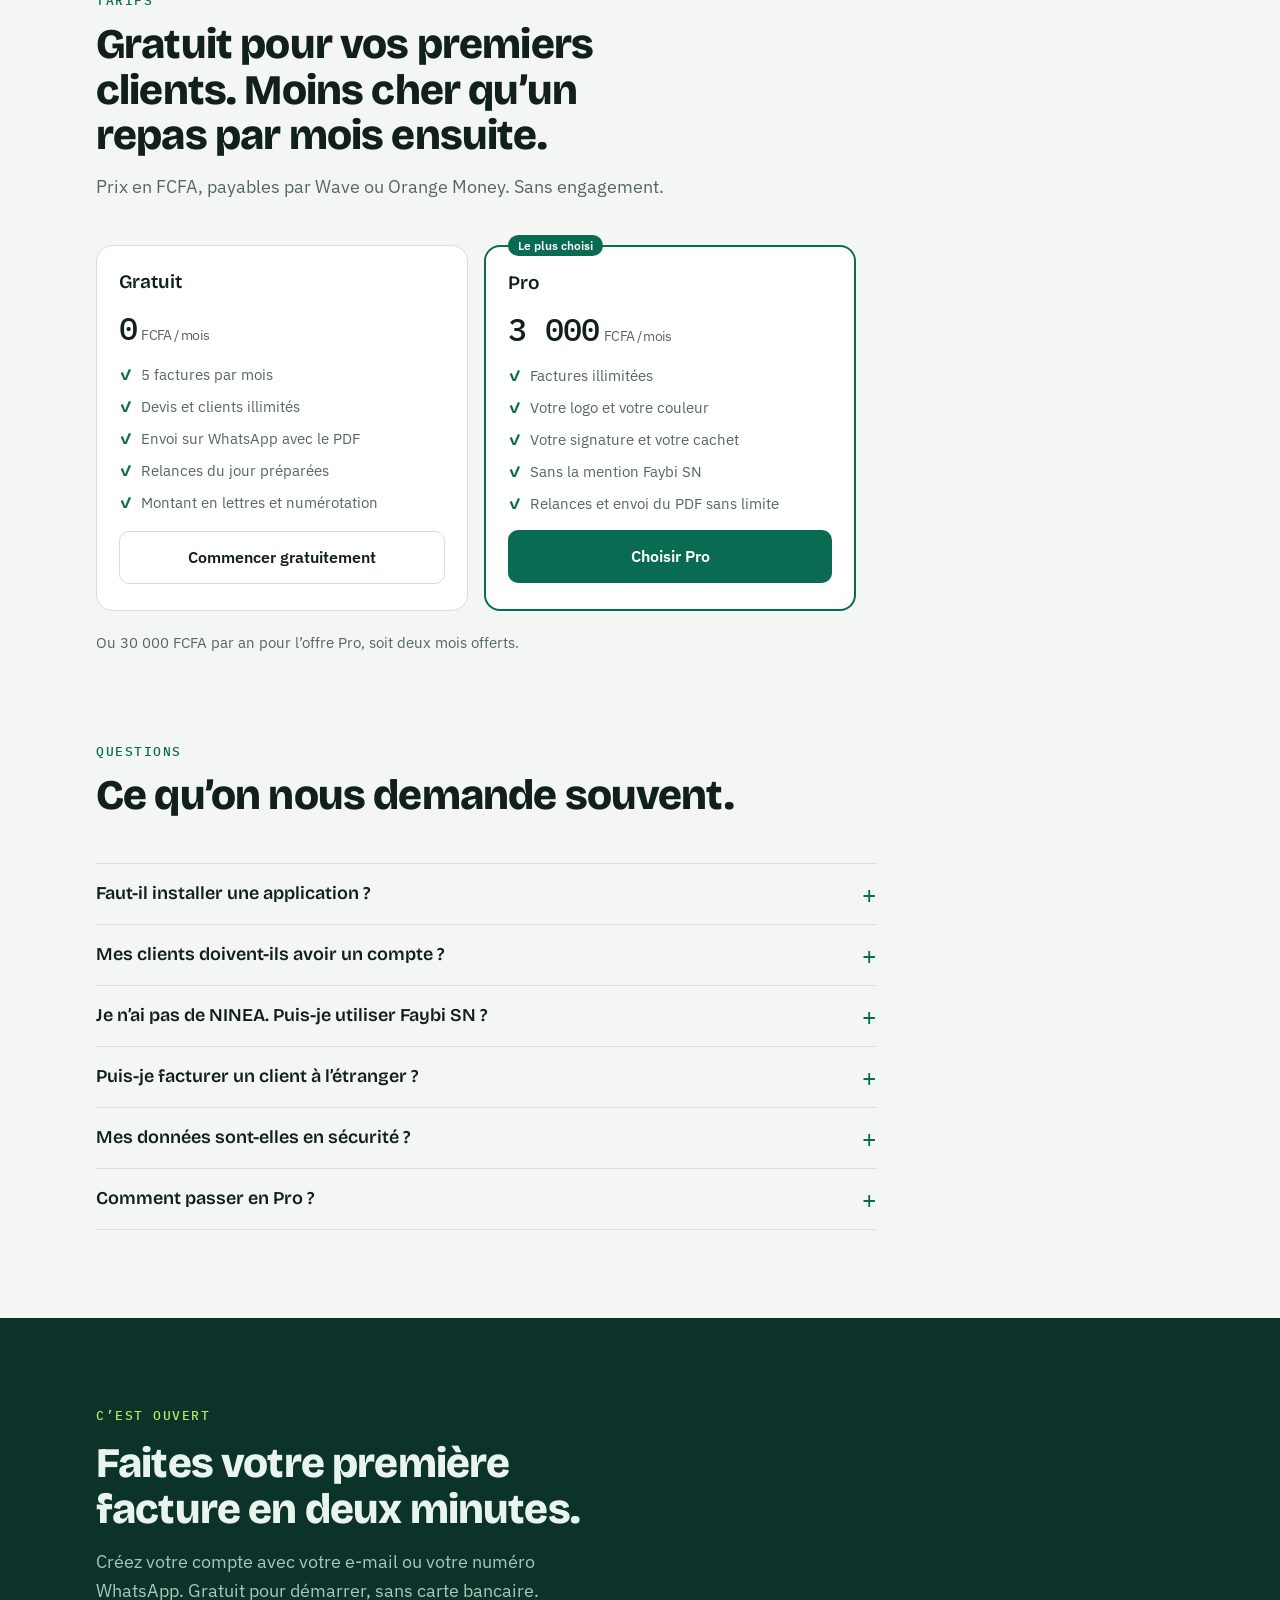
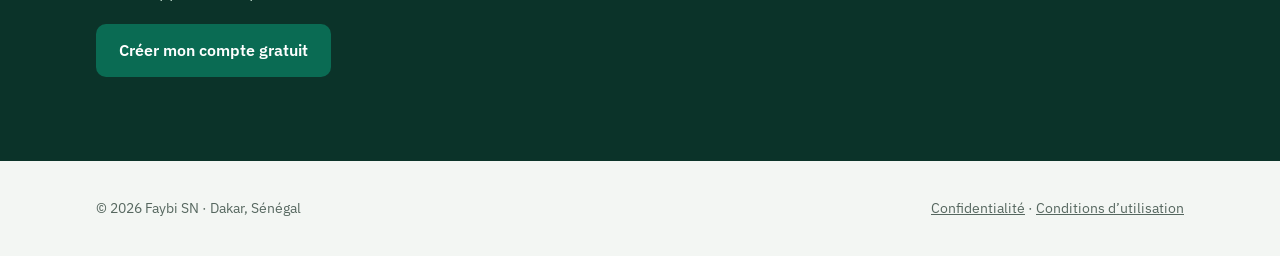
==== commit 4fe4ac14: "Confidentialité à jour (dernière ouverture, Pro, accès admin), logo F Co-Authored-By: Claude Opus 5." ====
--- a/index.html
+++ b/index.html
@@ -196,7 +196,7 @@
 
 <header class="top">
   <div class="wrap">
-    <a class="logo" href="#haut"><i>FS</i>Faybi SN</a>
+    <a class="logo" href="#haut"><i>F</i>Faybi SN</a>
     <nav aria-label="Sections"><a href="#fonctionnalites">Fonctionnalités</a><a href="#tarifs">Tarifs</a><a href="#questions">Questions</a></nav>
     <a class="btn primary" href="app/">Se connecter</a>
   </div>
